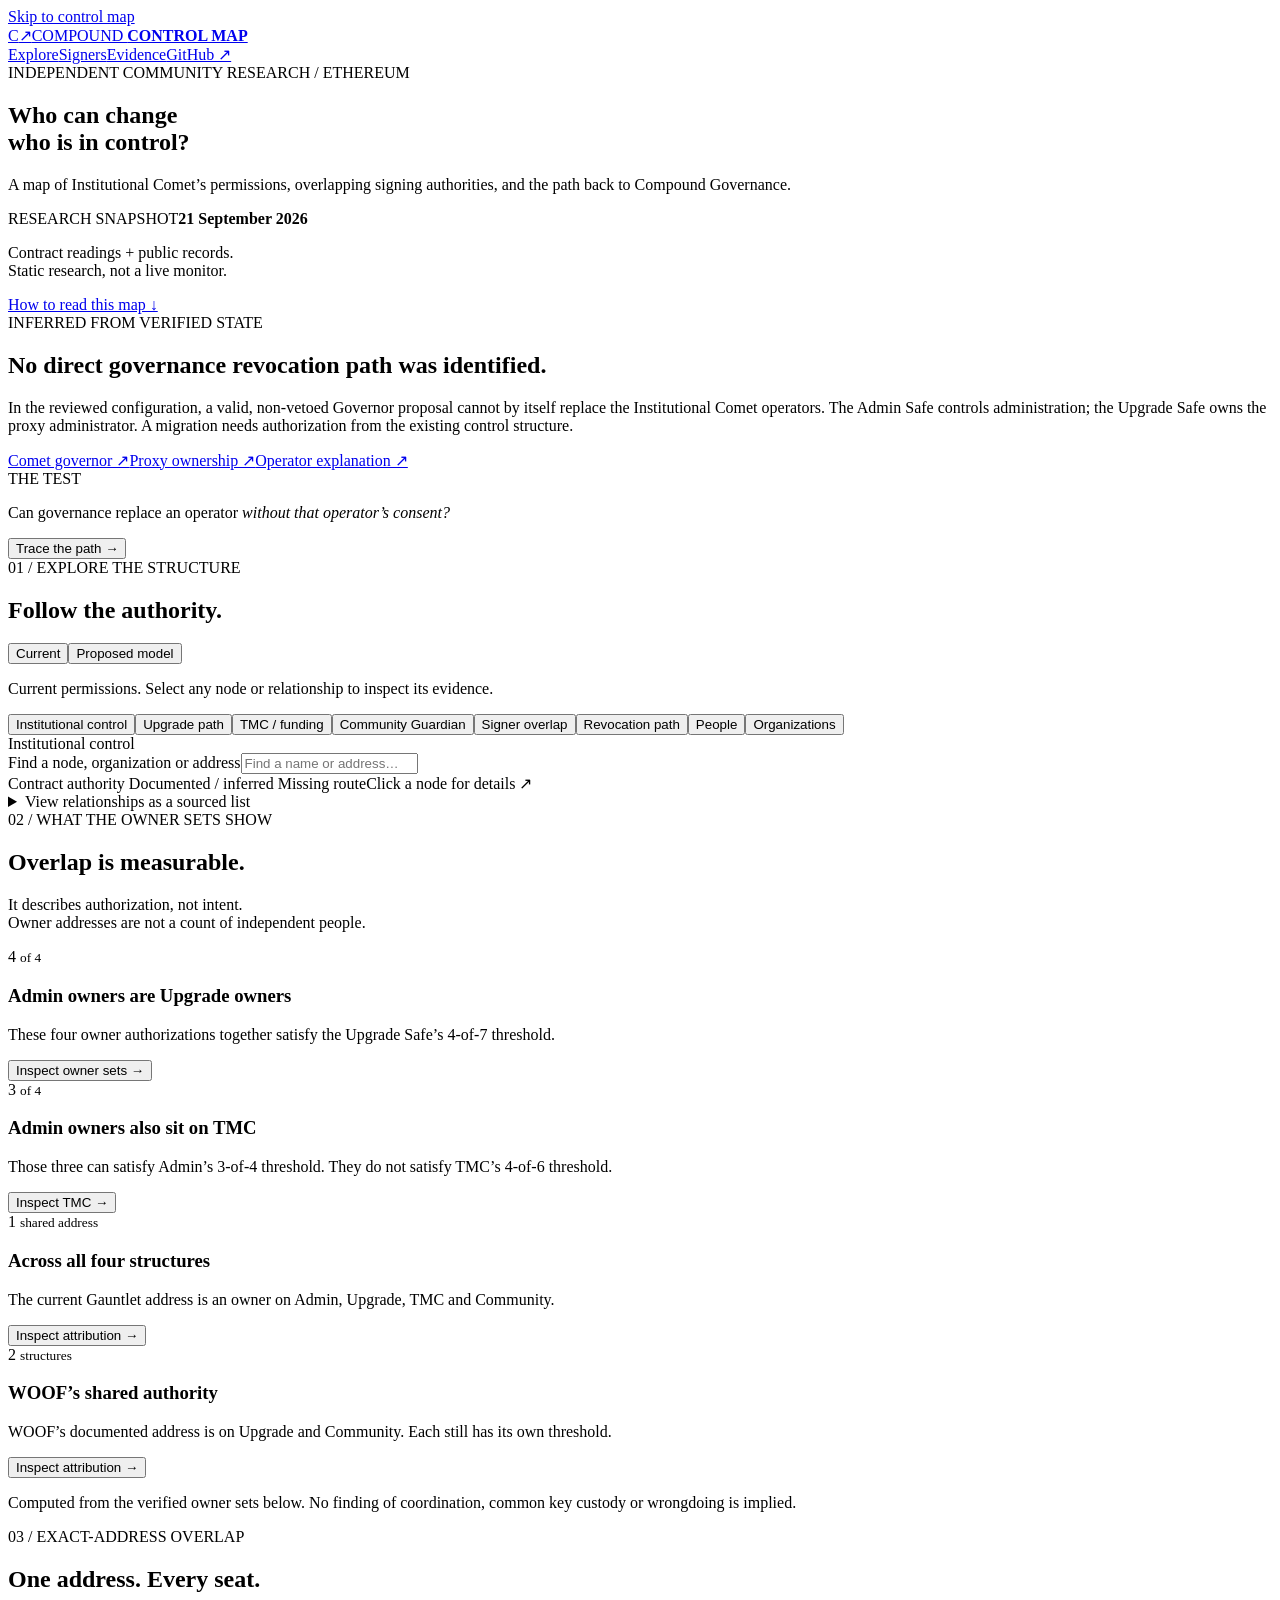
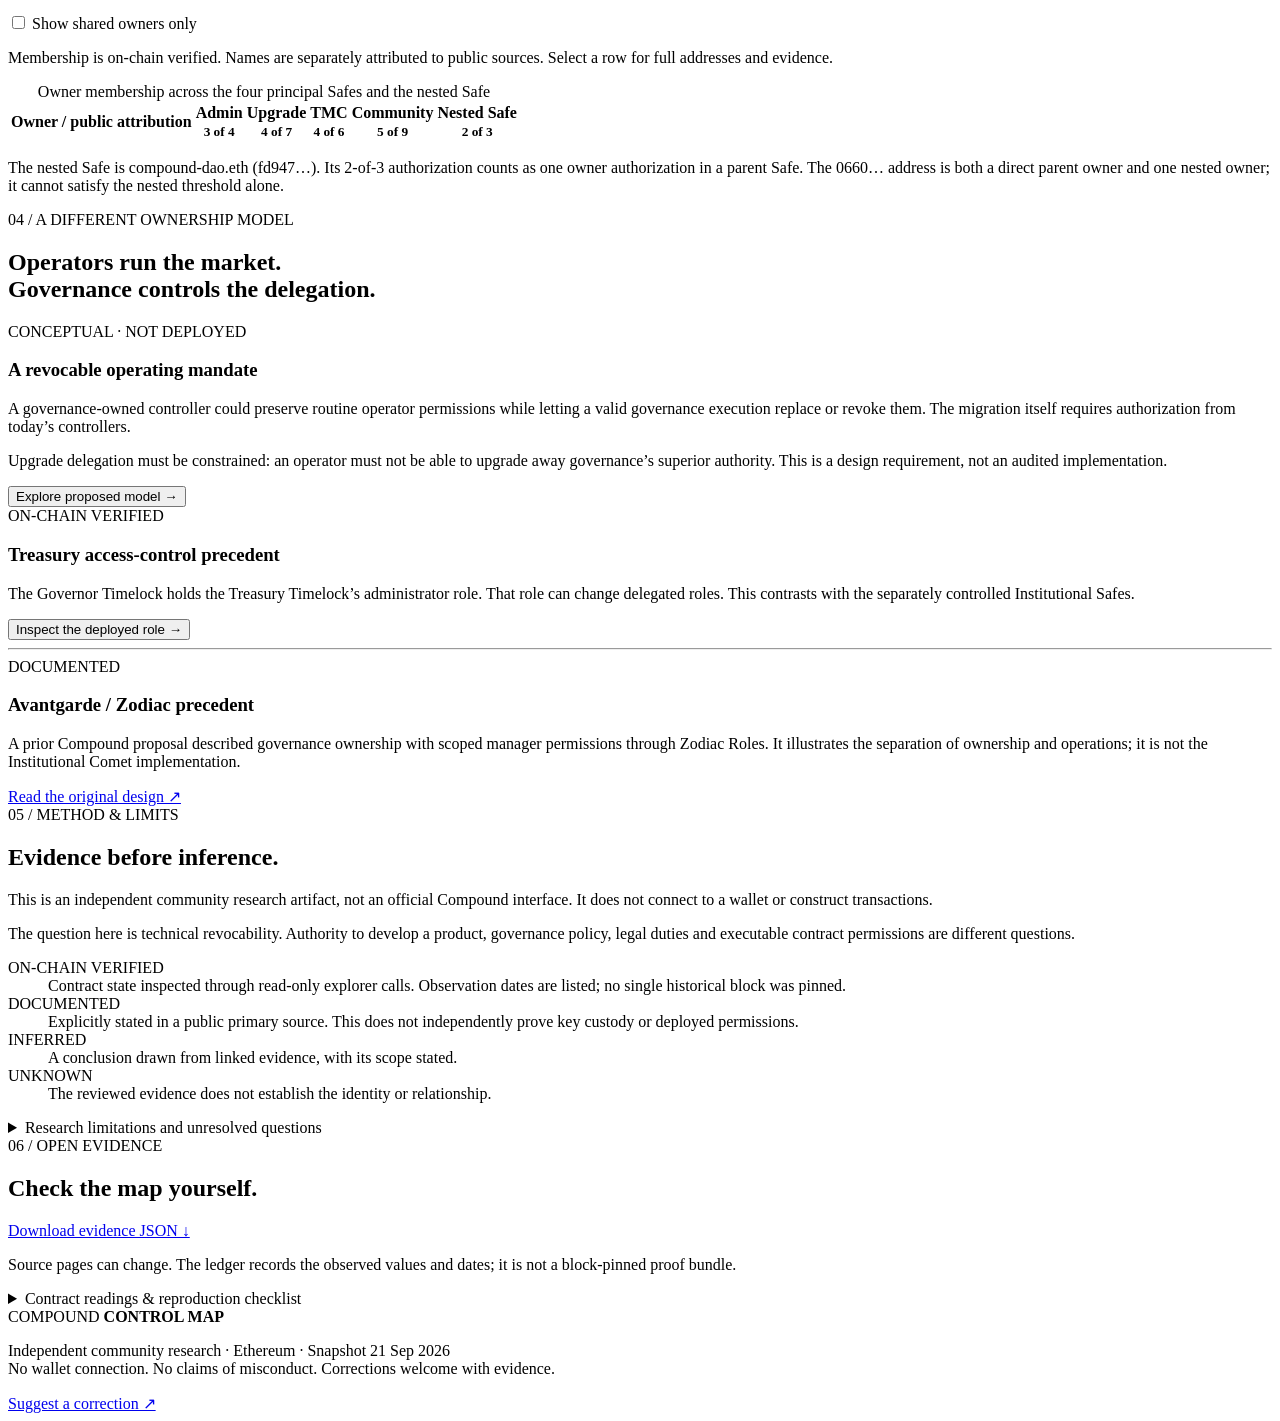
==== index.html @ 102458ae "Publish control map home page" ====
<!doctype html>
<html lang="en">
<head><meta charset="utf-8"><meta name="viewport" content="width=device-width,initial-scale=1"><meta name="theme-color" content="#142d29"><meta name="description" content="An independent, sourced map of Institutional Comet permissions, Compound Safe signers and governance revocation paths."><title>Compound Control Map — permissions, people, paths</title><link rel="stylesheet" href="style.css"><script src="data.js" defer></script><script src="app.js" defer></script></head>
<body>
<a class="skip" href="#explore">Skip to control map</a>
<header><a class="brand" href="#"><span class="mark" aria-hidden="true">C<span>↗</span></span>COMPOUND <b>CONTROL MAP</b></a><nav aria-label="Main"><a href="#explore">Explore</a><a href="#overlap">Signers</a><a href="#evidence">Evidence</a><a href="https://github.com/umersin61/compound-control-map" target="_blank" rel="noopener noreferrer">GitHub ↗</a></nav></header>
<main>
<section class="hero"><div class="eyebrow"><span class="live-dot"></span> INDEPENDENT COMMUNITY RESEARCH <span class="divider">/</span> ETHEREUM</div><div class="hero-grid"><div><h1>Who can change<br>who is in control?</h1><p class="lead">A map of Institutional Comet’s permissions, overlapping signing authorities, and the path back to Compound Governance.</p></div><aside class="snapshot"><span class="eyebrow">RESEARCH SNAPSHOT</span><strong>21 September 2026</strong><p>Contract readings + public records.<br>Static research, not a live monitor.</p><a href="#method">How to read this map ↓</a></aside></div>
<div class="answer"><div><span class="badge inferred">INFERRED FROM VERIFIED STATE</span><h2>No direct governance revocation path was identified.</h2><p>In the reviewed configuration, a valid, non-vetoed Governor proposal cannot by itself replace the Institutional Comet operators. The Admin Safe controls administration; the Upgrade Safe owns the proxy administrator. A migration needs authorization from the existing control structure.</p><div class="inline-sources"><a href="https://etherscan.io/address/0x207158a267CBD2598BB3d611D8CBdEE2709F2F8C#readProxyContract" target="_blank" rel="noopener noreferrer">Comet governor ↗</a><a href="https://etherscan.io/address/0x362739f84fFE4e5F06395301617A90F62eE1f4cf#readContract" target="_blank" rel="noopener noreferrer">Proxy ownership ↗</a><a href="https://www.comp.xyz/t/transfer-ultimate-control-of-institutional-comet-to-compound-governance/8061/2" target="_blank" rel="noopener noreferrer">Operator explanation ↗</a></div></div><div class="answer-note"><span>THE TEST</span><p>Can governance replace an operator <em>without that operator’s consent?</em></p><button class="text-button" data-view="revocation">Trace the path →</button></div></div>
</section>
<section id="explore" class="explore section"><div class="section-heading"><div><span class="eyebrow">01 / EXPLORE THE STRUCTURE</span><h2>Follow the authority.</h2></div><div class="segmented" role="group" aria-label="Control model"><button id="current" aria-pressed="true">Current</button><button id="proposed" aria-pressed="false">Proposed model</button></div></div>
<p id="model-note" class="model-note">Current permissions. Select any node or relationship to inspect its evidence.</p>
<div class="filterbar" role="group" aria-label="Map views"><button data-view="institutional" aria-pressed="true">Institutional control</button><button data-view="upgrade" aria-pressed="false">Upgrade path</button><button data-view="treasury" aria-pressed="false">TMC / funding</button><button data-view="guardian" aria-pressed="false">Community Guardian</button><button data-view="signers" aria-pressed="false">Signer overlap</button><button data-view="revocation" aria-pressed="false">Revocation path</button><button data-view="people" aria-pressed="false">People</button><button data-view="organizations" aria-pressed="false">Organizations</button></div>
<div class="map-toolbar"><div><span id="view-title">Institutional control</span><small id="view-count"></small></div><label class="search-label"><span class="sr-only">Find a node, organization or address</span><input id="search" type="search" placeholder="Find a name or address…" autocomplete="off"></label></div><div id="search-results" class="search-results" hidden></div>
<div class="map-shell"><div class="map-scroll" tabindex="0" aria-label="Interactive control graph; scroll horizontally on small screens"><div id="graph" class="graph" role="group" aria-label="Control relationships"></div></div><div class="map-footer"><span><i class="line green"></i> Contract authority</span><span><i class="line dotted"></i> Documented / inferred</span><span><i class="line amber"></i> Missing route</span><span id="graph-hint">Click a node for details ↗</span></div></div>
<div id="view-description" class="view-description"></div><details class="relations"><summary>View relationships as a sourced list <span id="edge-count"></span></summary><div id="edge-list"></div></details>
</section>
<section class="insights section"><div class="section-heading"><div><span class="eyebrow">02 / WHAT THE OWNER SETS SHOW</span><h2>Overlap is measurable.</h2></div><p>It describes authorization, not intent.<br>Owner addresses are not a count of independent people.</p></div><div class="insight-grid"><article><span class="metric">4 <small>of 4</small></span><h3>Admin owners are Upgrade owners</h3><p>These four owner authorizations together satisfy the Upgrade Safe’s 4-of-7 threshold.</p><button class="text-button" data-node="upgrade">Inspect owner sets →</button></article><article><span class="metric">3 <small>of 4</small></span><h3>Admin owners also sit on TMC</h3><p>Those three can satisfy Admin’s 3-of-4 threshold. They do not satisfy TMC’s 4-of-6 threshold.</p><button class="text-button" data-node="tmc">Inspect TMC →</button></article><article><span class="metric">1 <small>shared address</small></span><h3>Across all four structures</h3><p>The current Gauntlet address is an owner on Admin, Upgrade, TMC and Community.</p><button class="text-button" data-node="FC63">Inspect attribution →</button></article><article><span class="metric">2 <small>structures</small></span><h3>WOOF’s shared authority</h3><p>WOOF’s documented address is on Upgrade and Community. Each still has its own threshold.</p><button class="text-button" data-node="d2A7">Inspect attribution →</button></article></div><p class="fineprint">Computed from the verified owner sets below. No finding of coordination, common key custody or wrongdoing is implied.</p></section>
<section id="overlap" class="section"><div class="section-heading"><div><span class="eyebrow">03 / EXACT-ADDRESS OVERLAP</span><h2>One address. Every seat.</h2></div><label class="checkbox"><input id="shared-only" type="checkbox"> Show shared owners only</label></div><p>Membership is on-chain verified. Names are separately attributed to public sources. Select a row for full addresses and evidence.</p><div class="table-wrap"><table><caption class="sr-only">Owner membership across the four principal Safes and the nested Safe</caption><thead><tr><th scope="col">Owner / public attribution</th><th scope="col">Admin<br><small>3 of 4</small></th><th scope="col">Upgrade<br><small>4 of 7</small></th><th scope="col">TMC<br><small>4 of 6</small></th><th scope="col">Community<br><small>5 of 9</small></th><th scope="col">Nested Safe<br><small>2 of 3</small></th></tr></thead><tbody id="matrix"></tbody></table></div><p class="fineprint">The nested Safe is compound-dao.eth (fd947…). Its 2-of-3 authorization counts as one owner authorization in a parent Safe. The 0660… address is both a direct parent owner and one nested owner; it cannot satisfy the nested threshold alone.</p></section>
<section class="section model-section"><span class="eyebrow">04 / A DIFFERENT OWNERSHIP MODEL</span><h2>Operators run the market.<br>Governance controls the delegation.</h2><div class="model-grid"><article><span class="badge proposed">CONCEPTUAL · NOT DEPLOYED</span><h3>A revocable operating mandate</h3><p>A governance-owned controller could preserve routine operator permissions while letting a valid governance execution replace or revoke them. The migration itself requires authorization from today’s controllers.</p><p>Upgrade delegation must be constrained: an operator must not be able to upgrade away governance’s superior authority. This is a design requirement, not an audited implementation.</p><button class="solid-button" id="show-proposed">Explore proposed model →</button></article><article><span class="badge onchain">ON-CHAIN VERIFIED</span><h3>Treasury access-control precedent</h3><p>The Governor Timelock holds the Treasury Timelock’s administrator role. That role can change delegated roles. This contrasts with the separately controlled Institutional Safes.</p><button class="text-button" data-node="treasury">Inspect the deployed role →</button><hr><span class="badge documented">DOCUMENTED</span><h3>Avantgarde / Zodiac precedent</h3><p>A prior Compound proposal described governance ownership with scoped manager permissions through Zodiac Roles. It illustrates the separation of ownership and operations; it is not the Institutional Comet implementation.</p><a href="https://www.comp.xyz/t/a-treasury-growth-strategy-for-compound/6205/28" target="_blank" rel="noopener noreferrer">Read the original design ↗</a></article></div></section>
<section id="method" class="section method"><div><span class="eyebrow">05 / METHOD & LIMITS</span><h2>Evidence before inference.</h2><p>This is an independent community research artifact, not an official Compound interface. It does not connect to a wallet or construct transactions.</p><p>The question here is technical revocability. Authority to develop a product, governance policy, legal duties and executable contract permissions are different questions.</p></div><div><dl class="status-key"><dt><span class="badge onchain">ON-CHAIN VERIFIED</span></dt><dd>Contract state inspected through read-only explorer calls. Observation dates are listed; no single historical block was pinned.</dd><dt><span class="badge documented">DOCUMENTED</span></dt><dd>Explicitly stated in a public primary source. This does not independently prove key custody or deployed permissions.</dd><dt><span class="badge inferred">INFERRED</span></dt><dd>A conclusion drawn from linked evidence, with its scope stated.</dd><dt><span class="badge unknown">UNKNOWN</span></dt><dd>The reviewed evidence does not establish the identity or relationship.</dd></dl></div></section>
<details class="limits"><summary>Research limitations and unresolved questions</summary><ul id="limitations"></ul><p>Identity searches covered exact addresses, public forum signer and transparency records, explorer labels, deployment material and governance/security-provider documentation. Unknown identities remain open research items; search absence is not proof of anonymity.</p></details>
<section id="evidence" class="section"><div class="section-heading"><div><span class="eyebrow">06 / OPEN EVIDENCE</span><h2>Check the map yourself.</h2></div><a class="outline-button" href="data.json" download>Download evidence JSON ↓</a></div><p>Source pages can change. The ledger records the observed values and dates; it is not a block-pinned proof bundle.</p><details class="ledger"><summary>Contract readings & reproduction checklist</summary><div id="ledger"></div></details><div id="sources" class="sources-grid"></div></section>
</main><footer><div class="brand">COMPOUND <b>CONTROL MAP</b></div><p>Independent community research · Ethereum · Snapshot 21 Sep 2026<br>No wallet connection. No claims of misconduct. Corrections welcome with evidence.</p><a href="https://github.com/umersin61/compound-control-map/issues" target="_blank" rel="noopener noreferrer">Suggest a correction ↗</a></footer>
<dialog id="drawer" aria-labelledby="drawer-title"><div class="drawer-top"><span class="eyebrow">NODE / EVIDENCE</span><button id="close-drawer" aria-label="Close details">✕</button></div><div id="drawer-content"></div></dialog>
<noscript><p>This interactive map requires JavaScript. The complete research dataset is available in <a href="data.json">data.json</a>.</p></noscript>
</body></html>
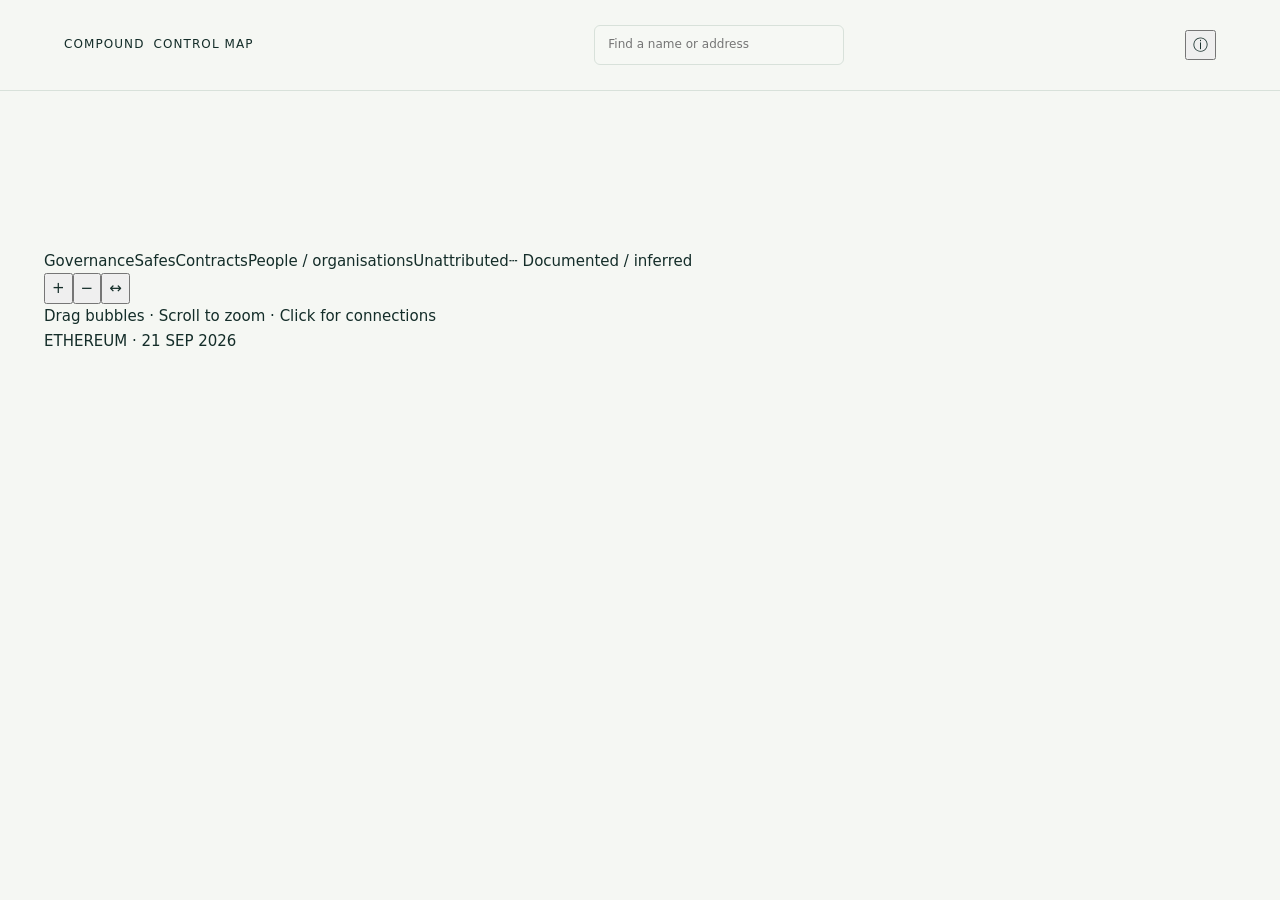
==== commit 2254bbbf: "Replace article layout with full-screen bubble map Updated the HTML structure and content for the Co" ====
--- a/index.html
+++ b/index.html
@@ -1,27 +1 @@
-<!doctype html>
-<html lang="en">
-<head><meta charset="utf-8"><meta name="viewport" content="width=device-width,initial-scale=1"><meta name="theme-color" content="#142d29"><meta name="description" content="An independent, sourced map of Institutional Comet permissions, Compound Safe signers and governance revocation paths."><title>Compound Control Map — permissions, people, paths</title><link rel="stylesheet" href="style.css"><script src="data.js" defer></script><script src="app.js" defer></script></head>
-<body>
-<a class="skip" href="#explore">Skip to control map</a>
-<header><a class="brand" href="#"><span class="mark" aria-hidden="true">C<span>↗</span></span>COMPOUND <b>CONTROL MAP</b></a><nav aria-label="Main"><a href="#explore">Explore</a><a href="#overlap">Signers</a><a href="#evidence">Evidence</a><a href="https://github.com/umersin61/compound-control-map" target="_blank" rel="noopener noreferrer">GitHub ↗</a></nav></header>
-<main>
-<section class="hero"><div class="eyebrow"><span class="live-dot"></span> INDEPENDENT COMMUNITY RESEARCH <span class="divider">/</span> ETHEREUM</div><div class="hero-grid"><div><h1>Who can change<br>who is in control?</h1><p class="lead">A map of Institutional Comet’s permissions, overlapping signing authorities, and the path back to Compound Governance.</p></div><aside class="snapshot"><span class="eyebrow">RESEARCH SNAPSHOT</span><strong>21 September 2026</strong><p>Contract readings + public records.<br>Static research, not a live monitor.</p><a href="#method">How to read this map ↓</a></aside></div>
-<div class="answer"><div><span class="badge inferred">INFERRED FROM VERIFIED STATE</span><h2>No direct governance revocation path was identified.</h2><p>In the reviewed configuration, a valid, non-vetoed Governor proposal cannot by itself replace the Institutional Comet operators. The Admin Safe controls administration; the Upgrade Safe owns the proxy administrator. A migration needs authorization from the existing control structure.</p><div class="inline-sources"><a href="https://etherscan.io/address/0x207158a267CBD2598BB3d611D8CBdEE2709F2F8C#readProxyContract" target="_blank" rel="noopener noreferrer">Comet governor ↗</a><a href="https://etherscan.io/address/0x362739f84fFE4e5F06395301617A90F62eE1f4cf#readContract" target="_blank" rel="noopener noreferrer">Proxy ownership ↗</a><a href="https://www.comp.xyz/t/transfer-ultimate-control-of-institutional-comet-to-compound-governance/8061/2" target="_blank" rel="noopener noreferrer">Operator explanation ↗</a></div></div><div class="answer-note"><span>THE TEST</span><p>Can governance replace an operator <em>without that operator’s consent?</em></p><button class="text-button" data-view="revocation">Trace the path →</button></div></div>
-</section>
-<section id="explore" class="explore section"><div class="section-heading"><div><span class="eyebrow">01 / EXPLORE THE STRUCTURE</span><h2>Follow the authority.</h2></div><div class="segmented" role="group" aria-label="Control model"><button id="current" aria-pressed="true">Current</button><button id="proposed" aria-pressed="false">Proposed model</button></div></div>
-<p id="model-note" class="model-note">Current permissions. Select any node or relationship to inspect its evidence.</p>
-<div class="filterbar" role="group" aria-label="Map views"><button data-view="institutional" aria-pressed="true">Institutional control</button><button data-view="upgrade" aria-pressed="false">Upgrade path</button><button data-view="treasury" aria-pressed="false">TMC / funding</button><button data-view="guardian" aria-pressed="false">Community Guardian</button><button data-view="signers" aria-pressed="false">Signer overlap</button><button data-view="revocation" aria-pressed="false">Revocation path</button><button data-view="people" aria-pressed="false">People</button><button data-view="organizations" aria-pressed="false">Organizations</button></div>
-<div class="map-toolbar"><div><span id="view-title">Institutional control</span><small id="view-count"></small></div><label class="search-label"><span class="sr-only">Find a node, organization or address</span><input id="search" type="search" placeholder="Find a name or address…" autocomplete="off"></label></div><div id="search-results" class="search-results" hidden></div>
-<div class="map-shell"><div class="map-scroll" tabindex="0" aria-label="Interactive control graph; scroll horizontally on small screens"><div id="graph" class="graph" role="group" aria-label="Control relationships"></div></div><div class="map-footer"><span><i class="line green"></i> Contract authority</span><span><i class="line dotted"></i> Documented / inferred</span><span><i class="line amber"></i> Missing route</span><span id="graph-hint">Click a node for details ↗</span></div></div>
-<div id="view-description" class="view-description"></div><details class="relations"><summary>View relationships as a sourced list <span id="edge-count"></span></summary><div id="edge-list"></div></details>
-</section>
-<section class="insights section"><div class="section-heading"><div><span class="eyebrow">02 / WHAT THE OWNER SETS SHOW</span><h2>Overlap is measurable.</h2></div><p>It describes authorization, not intent.<br>Owner addresses are not a count of independent people.</p></div><div class="insight-grid"><article><span class="metric">4 <small>of 4</small></span><h3>Admin owners are Upgrade owners</h3><p>These four owner authorizations together satisfy the Upgrade Safe’s 4-of-7 threshold.</p><button class="text-button" data-node="upgrade">Inspect owner sets →</button></article><article><span class="metric">3 <small>of 4</small></span><h3>Admin owners also sit on TMC</h3><p>Those three can satisfy Admin’s 3-of-4 threshold. They do not satisfy TMC’s 4-of-6 threshold.</p><button class="text-button" data-node="tmc">Inspect TMC →</button></article><article><span class="metric">1 <small>shared address</small></span><h3>Across all four structures</h3><p>The current Gauntlet address is an owner on Admin, Upgrade, TMC and Community.</p><button class="text-button" data-node="FC63">Inspect attribution →</button></article><article><span class="metric">2 <small>structures</small></span><h3>WOOF’s shared authority</h3><p>WOOF’s documented address is on Upgrade and Community. Each still has its own threshold.</p><button class="text-button" data-node="d2A7">Inspect attribution →</button></article></div><p class="fineprint">Computed from the verified owner sets below. No finding of coordination, common key custody or wrongdoing is implied.</p></section>
-<section id="overlap" class="section"><div class="section-heading"><div><span class="eyebrow">03 / EXACT-ADDRESS OVERLAP</span><h2>One address. Every seat.</h2></div><label class="checkbox"><input id="shared-only" type="checkbox"> Show shared owners only</label></div><p>Membership is on-chain verified. Names are separately attributed to public sources. Select a row for full addresses and evidence.</p><div class="table-wrap"><table><caption class="sr-only">Owner membership across the four principal Safes and the nested Safe</caption><thead><tr><th scope="col">Owner / public attribution</th><th scope="col">Admin<br><small>3 of 4</small></th><th scope="col">Upgrade<br><small>4 of 7</small></th><th scope="col">TMC<br><small>4 of 6</small></th><th scope="col">Community<br><small>5 of 9</small></th><th scope="col">Nested Safe<br><small>2 of 3</small></th></tr></thead><tbody id="matrix"></tbody></table></div><p class="fineprint">The nested Safe is compound-dao.eth (fd947…). Its 2-of-3 authorization counts as one owner authorization in a parent Safe. The 0660… address is both a direct parent owner and one nested owner; it cannot satisfy the nested threshold alone.</p></section>
-<section class="section model-section"><span class="eyebrow">04 / A DIFFERENT OWNERSHIP MODEL</span><h2>Operators run the market.<br>Governance controls the delegation.</h2><div class="model-grid"><article><span class="badge proposed">CONCEPTUAL · NOT DEPLOYED</span><h3>A revocable operating mandate</h3><p>A governance-owned controller could preserve routine operator permissions while letting a valid governance execution replace or revoke them. The migration itself requires authorization from today’s controllers.</p><p>Upgrade delegation must be constrained: an operator must not be able to upgrade away governance’s superior authority. This is a design requirement, not an audited implementation.</p><button class="solid-button" id="show-proposed">Explore proposed model →</button></article><article><span class="badge onchain">ON-CHAIN VERIFIED</span><h3>Treasury access-control precedent</h3><p>The Governor Timelock holds the Treasury Timelock’s administrator role. That role can change delegated roles. This contrasts with the separately controlled Institutional Safes.</p><button class="text-button" data-node="treasury">Inspect the deployed role →</button><hr><span class="badge documented">DOCUMENTED</span><h3>Avantgarde / Zodiac precedent</h3><p>A prior Compound proposal described governance ownership with scoped manager permissions through Zodiac Roles. It illustrates the separation of ownership and operations; it is not the Institutional Comet implementation.</p><a href="https://www.comp.xyz/t/a-treasury-growth-strategy-for-compound/6205/28" target="_blank" rel="noopener noreferrer">Read the original design ↗</a></article></div></section>
-<section id="method" class="section method"><div><span class="eyebrow">05 / METHOD & LIMITS</span><h2>Evidence before inference.</h2><p>This is an independent community research artifact, not an official Compound interface. It does not connect to a wallet or construct transactions.</p><p>The question here is technical revocability. Authority to develop a product, governance policy, legal duties and executable contract permissions are different questions.</p></div><div><dl class="status-key"><dt><span class="badge onchain">ON-CHAIN VERIFIED</span></dt><dd>Contract state inspected through read-only explorer calls. Observation dates are listed; no single historical block was pinned.</dd><dt><span class="badge documented">DOCUMENTED</span></dt><dd>Explicitly stated in a public primary source. This does not independently prove key custody or deployed permissions.</dd><dt><span class="badge inferred">INFERRED</span></dt><dd>A conclusion drawn from linked evidence, with its scope stated.</dd><dt><span class="badge unknown">UNKNOWN</span></dt><dd>The reviewed evidence does not establish the identity or relationship.</dd></dl></div></section>
-<details class="limits"><summary>Research limitations and unresolved questions</summary><ul id="limitations"></ul><p>Identity searches covered exact addresses, public forum signer and transparency records, explorer labels, deployment material and governance/security-provider documentation. Unknown identities remain open research items; search absence is not proof of anonymity.</p></details>
-<section id="evidence" class="section"><div class="section-heading"><div><span class="eyebrow">06 / OPEN EVIDENCE</span><h2>Check the map yourself.</h2></div><a class="outline-button" href="data.json" download>Download evidence JSON ↓</a></div><p>Source pages can change. The ledger records the observed values and dates; it is not a block-pinned proof bundle.</p><details class="ledger"><summary>Contract readings & reproduction checklist</summary><div id="ledger"></div></details><div id="sources" class="sources-grid"></div></section>
-</main><footer><div class="brand">COMPOUND <b>CONTROL MAP</b></div><p>Independent community research · Ethereum · Snapshot 21 Sep 2026<br>No wallet connection. No claims of misconduct. Corrections welcome with evidence.</p><a href="https://github.com/umersin61/compound-control-map/issues" target="_blank" rel="noopener noreferrer">Suggest a correction ↗</a></footer>
-<dialog id="drawer" aria-labelledby="drawer-title"><div class="drawer-top"><span class="eyebrow">NODE / EVIDENCE</span><button id="close-drawer" aria-label="Close details">✕</button></div><div id="drawer-content"></div></dialog>
-<noscript><p>This interactive map requires JavaScript. The complete research dataset is available in <a href="data.json">data.json</a>.</p></noscript>
-</body></html>
+<!doctype html><html lang="en"><head><meta charset="utf-8"><meta name="viewport" content="width=device-width,initial-scale=1"><title>Compound — Control Map</title><link rel="stylesheet" href="style.css"><script src="data.js" defer></script><script src="app.js" defer></script></head><body><header><a class="brand" href="./">COMPOUND <span>CONTROL MAP</span></a><div class="search"><input id="search" type="search" placeholder="Find a name or address" aria-label="Find a name or address"><div id="results" hidden></div></div><button id="about" aria-label="About this map">ⓘ</button></header><main><svg id="map" aria-label="Interactive bubble map of Compound control connections"><defs><marker id="arrow" viewBox="0 0 10 10" refX="8" refY="5" markerWidth="5" markerHeight="5" orient="auto"><path d="M0 0L10 5L0 10" fill="#84978e"/></marker></defs><g id="scene"><g id="edges"></g><g id="bubbles"></g><g id="edge-labels"></g></g></svg><aside id="detail" hidden aria-live="polite"></aside><div class="legend"><span><i class="governance"></i>Governance</span><span><i class="safe"></i>Safes</span><span><i class="contract"></i>Contracts</span><span><i class="person"></i>People / organisations</span><span><i class="unknown"></i>Unattributed</span><span>┄ Documented / inferred</span></div><div class="zoom"><button id="plus" aria-label="Zoom in">+</button><button id="minus" aria-label="Zoom out">−</button><button id="fit" aria-label="Fit all bubbles">↔</button></div><div class="hint">Drag bubbles · Scroll to zoom · Click for connections</div><div class="stamp">ETHEREUM · 21 SEP 2026</div></main></body></html>
--- a/style.css
+++ b/style.css
@@ -0,0 +1,5 @@
+:root{--bg:#f5f7f3;--paper:#fff;--ink:#142d29;--muted:#5e7069;--line:#d8e1da;--green:#087b63;--mint:#d9f2e4;--amber:#a66314;--purple:#6e609f;--shadow:0 15px 60px #132e2910}*{box-sizing:border-box}html{scroll-behavior:smooth;scroll-padding-top:28px}body{margin:0;color:var(--ink);background:var(--bg);font:15px/1.65 system-ui,-apple-system,BlinkMacSystemFont,"Segoe UI",sans-serif}a{color:var(--green);text-underline-offset:4px}button,input{font:inherit}button,a{touch-action:manipulation}button{cursor:pointer}button:focus-visible,a:focus-visible,input:focus-visible,summary:focus-visible,.map-scroll:focus-visible{outline:3px solid #14876d;outline-offset:4px}button{color:inherit}header{max-width:1480px;margin:auto;display:flex;align-items:center;justify-content:space-between;padding:25px 5%;border-bottom:1px solid var(--line)}.brand{display:flex;align-items:center;gap:9px;letter-spacing:.09em;font-size:12px;font-weight:500;color:var(--ink);text-decoration:none}.brand b{font-weight:750}.mark{position:relative;display:grid;place-items:center;width:34px;height:34px;background:var(--ink);border-radius:10px;color:#baf7da;font-size:22px;font-weight:700;letter-spacing:-3px;margin-right:4px}.mark span{font-size:16px;margin-left:-6px}nav{display:flex;gap:28px;font-size:13px}nav a{color:var(--muted);text-decoration:none}nav a:hover{color:var(--green)}main{max-width:1320px;margin:auto;padding:0 44px}.hero{padding:62px 0 30px}.eyebrow{font-size:10px;font-weight:750;letter-spacing:.13em;color:var(--muted);display:block}.hero>.eyebrow{display:flex;align-items:center;gap:12px}.live-dot{width:7px;height:7px;border-radius:50%;background:var(--green)}.divider{color:#abbab1;margin:0 7px}.hero-grid{display:grid;grid-template-columns:1fr 290px;gap:40px;align-items:center}h1{font-size:clamp(40px,5.5vw,74px);line-height:1.08;letter-spacing:-.055em;font-weight:600;margin:26px 0 22px}h2{font-size:32px;line-height:1.22;letter-spacing:-.035em;font-weight:620;margin:10px 0 16px}h3{font-size:18px;line-height:1.4;font-weight:650;letter-spacing:-.02em}p{color:var(--muted)}.lead{font-size:18px;max-width:650px;line-height:1.65}.snapshot{border-left:1px solid var(--line);padding:12px 0 12px 34px}.snapshot strong{display:block;font-size:20px;letter-spacing:-.02em;margin:10px 0}.snapshot p,.snapshot a{font-size:13px}.answer{display:grid;grid-template-columns:1fr 250px;gap:50px;background:var(--ink);color:#fff;border-radius:18px;padding:35px 38px;margin-top:34px}.answer h2{font-size:27px;max-width:670px;letter-spacing:-.025em}.answer p{color:#c5d9cf;max-width:760px;font-size:14px}.answer-note{border-left:1px solid #46625b;padding-left:30px;align-self:center}.answer-note>span{font-size:10px;letter-spacing:.15em;color:#a5bfb3}.answer-note p{font-size:19px;line-height:1.5}.answer-note em{font-style:normal;color:#fff}.answer .text-button{color:#aaf1cf}.inline-sources{display:flex;flex-wrap:wrap;gap:12px 22px;font-size:11px}.answer a{color:#c4e9d6}.badge{display:inline-block;font-size:9px;letter-spacing:.07em;font-weight:750;padding:5px 8px;line-height:1.25;border-radius:4px}.onchain{color:#087356;background:#e3f4e9}.documented{color:#5463a3;background:#ecedfa}.inferred{color:#966120;background:#fcf0db}.unknown{color:#67756d;background:#edf0eb}.proposed{color:#7557a4;background:#f2eafb}.answer .inferred{background:#3e4434;color:#f9d298}.section{padding:48px 0;border-bottom:1px solid var(--line)}.section-heading{display:flex;gap:25px;align-items:center;justify-content:space-between;margin-bottom:16px}.section-heading h2{margin-bottom:0}.section-heading>p{font-size:13px}.segmented{display:flex;padding:4px;background:#e7eee7;border:1px solid #d5ded5;border-radius:9px;flex-shrink:0}.segmented button{background:transparent;border:0;border-radius:6px;padding:8px 18px;font-size:12px;font-weight:650}.segmented button[aria-pressed=true]{background:var(--paper);box-shadow:0 2px 6px #14352612}.model-note{font-size:13px;min-height:22px}.filterbar{display:flex;flex-wrap:wrap;gap:8px;padding:15px 0 24px}.filterbar button{background:transparent;border:1px solid #cdd8cf;border-radius:30px;padding:7px 13px;font-size:11px}.filterbar button[aria-pressed=true]{background:var(--ink);color:white;border-color:var(--ink)}.filterbar button:hover{border-color:var(--green)}.map-toolbar{display:flex;justify-content:space-between;align-items:center;background:white;border:1px solid var(--line);padding:17px 22px;border-radius:12px 12px 0 0}.map-toolbar>div{font-size:13px;font-weight:650}.map-toolbar small{font-weight:400;margin-left:14px;color:var(--muted)}input[type=search]{width:250px;background:#f6f8f4;border:1px solid var(--line);padding:9px 13px;border-radius:6px;font-size:12px;color:var(--ink)}.map-shell{border:1px solid var(--line);border-top:0;border-radius:0 0 12px 12px;background:#fbfcf9;overflow:hidden;box-shadow:var(--shadow)}.map-scroll{overflow:auto;background-image:radial-gradient(#c8d6cd 1px,transparent 1px);background-size:20px 20px}.graph{position:relative;min-width:1000px;width:100%;height:590px}.graph svg{position:absolute;inset:0;width:100%;height:100%;pointer-events:none}.graph .edge{fill:none;stroke:#61988a;stroke-width:1.8}.graph .edge.documented,.graph .edge.inferred{stroke:#7b8c9e;stroke-dasharray:6 5}.graph .edge.missing{stroke:#c08239;stroke-dasharray:7 6;stroke-width:2}.graph .edge.proposed{stroke:#9875bb;stroke-dasharray:7 5}.graph .edge.faint{opacity:.16}.edge-label{font-size:10px;fill:#526c60;paint-order:stroke;stroke:#fbfcf9;stroke-width:6px;stroke-linejoin:round}.edge-label.missing{fill:#9c621b}.edge-label.proposed{fill:#855aa0}.graph-node{position:absolute;border:1px solid #cbdacf;background:white;border-radius:10px;width:190px;height:83px;padding:12px 14px;text-align:left;box-shadow:0 3px 10px #173c2910;z-index:1;transition:box-shadow .15s,border-color .15s}.graph-node:hover{border-color:var(--green);box-shadow:0 5px 18px #174d2924;z-index:3}.graph-node .node-type{display:block;font-size:8px;letter-spacing:.09em;text-transform:uppercase;color:var(--muted);line-height:1.2}.graph-node strong{display:block;font-size:13px;line-height:1.25;margin:6px 0 5px;letter-spacing:-.01em}.graph-node .node-sub{display:block;font:10px/1.3 ui-monospace,SFMono-Regular,Consolas,monospace;color:var(--muted)}.graph-node.governance{background:#173d32;border-color:#173d32;color:white}.graph-node.governance .node-type,.graph-node.governance .node-sub{color:#b4d6c4}.graph-node.safe{border-left:3px solid #2a9874}.graph-node.proposal{border:1px dashed #9c7fbd;background:#f9f4ff}.graph-node.unknown{background:#fafbf8}.graph-node.selected{border:2px solid #178768;box-shadow:0 0 0 4px #17876818}.graph-node.faint{opacity:.35}.map-footer{display:flex;flex-wrap:wrap;gap:20px;border-top:1px solid var(--line);padding:14px 20px;font-size:10px;color:var(--muted);background:white}.map-footer span{display:flex;align-items:center;gap:7px}.map-footer span:last-child{margin-left:auto}.line{display:inline-block;width:20px;border-top:2px solid #629987}.line.dotted{border-top-style:dashed;border-color:#7b8c9e}.line.amber{border-top-style:dashed;border-color:#c08239}.view-description{font-size:13px;padding:13px 5px;color:var(--muted)}.view-description strong{color:var(--ink)}.relations,.ledger,.limits{border:1px solid var(--line);border-radius:9px;background:#fff;overflow:hidden}summary{cursor:pointer;font-size:12px;font-weight:650;padding:16px 20px}summary span{font-weight:400;color:var(--muted);margin-left:8px}.relation{display:grid;grid-template-columns:1fr auto;gap:12px;padding:13px 20px;border-top:1px solid #e8eee8;font-size:12px}.relation p{margin:4px 0}.relation .badge{margin-left:10px}.relation .text-button{font-size:11px}.insight-grid{display:grid;grid-template-columns:repeat(4,1fr);gap:14px}.insight-grid article{padding:25px;background:#fff;border:1px solid var(--line);border-radius:10px}.metric{font-size:40px;font-weight:570;letter-spacing:-.055em}.metric small{font-size:12px;font-weight:450;color:var(--muted);letter-spacing:0}.insight-grid h3{font-size:16px;margin:15px 0 10px}.insight-grid p{font-size:12px;line-height:1.7}.text-button{padding:0;border:0;background:none;font-size:12px;color:var(--green);font-weight:650;text-align:left;text-decoration:none}.text-button:hover{text-decoration:underline;text-underline-offset:4px}.fineprint{font-size:11px;line-height:1.7;margin:18px 0 0}.table-wrap{overflow:auto;border:1px solid var(--line);border-radius:12px;background:#fff;margin-top:24px}table{border-collapse:collapse;min-width:770px;width:100%;font-size:12px}th{text-align:center;background:#eaf0e9;color:#3e5c50;font-size:11px;padding:17px 15px;font-weight:650}th:first-child{text-align:left;width:40%}th small{font-size:10px;font-weight:400;color:#6f8378}td{padding:13px 15px;text-align:center;border-top:1px solid #e7ece5}td:first-child{text-align:left}tbody tr:hover{background:#f7faf5}td button{border:0;background:none;display:flex;flex-direction:column;gap:3px;text-align:left;padding:0;max-width:100%;color:var(--ink)}td button strong{font-size:12px}td button span{font:10px ui-monospace,Consolas,monospace;color:var(--muted)}.dot{background:#d9f1e2;color:#1f7956;border:1px solid #b5dec5;width:23px;height:23px;display:inline-grid;place-items:center;border-radius:50%;font-size:12px;font-weight:700}.no-seat{color:#c0cbc2}.attribution{display:inline-block;margin-left:8px;font-size:9px;color:#89978d;font-weight:400}.checkbox{display:flex;align-items:center;gap:8px;font-size:12px;cursor:pointer}input[type=checkbox]{accent-color:var(--green)}.model-section>h2{font-size:38px}.model-grid{display:grid;grid-template-columns:1fr 1fr;gap:50px;margin-top:25px}.model-grid article{background:#fff;border:1px solid var(--line);padding:28px;border-radius:12px}.model-grid p{font-size:13px}.model-grid h3{margin:12px 0}.model-grid hr{border:0;border-top:1px solid var(--line);margin:28px 0}.solid-button,.outline-button{display:inline-block;text-decoration:none;border:1px solid var(--ink);background:var(--ink);color:white;padding:10px 17px;border-radius:7px;font-size:12px;font-weight:650}.outline-button{color:var(--ink);background:transparent}.solid-button:hover{background:#245145}.method{display:grid;grid-template-columns:1fr 1fr;gap:70px}.method p{font-size:13px;max-width:480px}.status-key{display:grid;grid-template-columns:145px 1fr;gap:17px 18px;margin:0}dt{margin:0}dd{margin:0;color:var(--muted);font-size:12px}.limits{margin-top:25px}.limits ul{padding:0 30px 5px 40px}.limits li,.limits p{font-size:12px;color:var(--muted);margin-bottom:12px}.limits p{padding:0 23px 10px}.sources-grid{display:grid;grid-template-columns:repeat(3,1fr);gap:12px;margin-top:25px}.source-card{display:block;padding:20px;border:1px solid var(--line);border-radius:9px;background:white;text-decoration:none}.source-card:hover{border-color:var(--green)}.source-card strong{display:block;font-size:12px;color:var(--ink);margin-top:10px}.source-card p{font-size:11px;line-height:1.6;margin-bottom:6px}.source-card small{font-size:10px;color:#75867a}.ledger-item{padding:17px 20px;border-top:1px solid var(--line);font-size:12px}.ledger-item pre{font:11px/1.7 ui-monospace,Consolas,monospace;overflow:auto;background:#f4f7f1;padding:12px;border-radius:5px}.ledger-item code{word-break:break-word;font-size:11px}.ledger-item small{display:block;color:var(--muted)}footer{max-width:1320px;margin:auto;padding:35px 44px 60px;display:flex;gap:35px;align-items:center;justify-content:space-between}footer p{font-size:10px;line-height:1.8}footer a{font-size:11px}.search-results{padding:12px;background:#fff;border:1px solid var(--line);max-height:290px;overflow:auto}.search-results button{display:block;width:100%;padding:12px;text-align:left;border:0;border-bottom:1px solid var(--line);background:transparent;font-size:12px}.search-results button:hover{background:#eff6ee}.search-results small{color:var(--muted);margin-left:12px}.search-results p{font-size:12px}dialog{position:fixed;inset:0 0 0 auto;margin:0;width:min(520px,100%);height:100%;max-height:100%;max-width:100%;border:0;border-left:1px solid var(--line);padding:0;background:#fff;box-shadow:-12px 0 80px #12251d30;color:var(--ink)}dialog::backdrop{background:#0d271c60;backdrop-filter:blur(2px)}.drawer-top{position:sticky;top:0;z-index:2;background:#fff;border-bottom:1px solid var(--line);padding:19px 28px;display:flex;align-items:center;justify-content:space-between}.drawer-top button{background:#eef3ec;border:0;border-radius:50%;width:32px;height:32px}#drawer-content{padding:30px}#drawer-content h2{font-size:29px;margin-top:15px}#drawer-content h3{font-size:15px;margin:28px 0 10px}#drawer-content p{font-size:13px}.address{display:block;word-break:break-all;padding:13px;border:1px solid var(--line);background:#f6f8f4;border-radius:7px;font:11px/1.7 ui-monospace,Consolas,monospace;text-decoration:none}.drawer-stat{font-size:34px;font-weight:550;letter-spacing:-.04em}.drawer-stat small{font-size:12px;color:var(--muted);letter-spacing:0;margin-left:7px}.owner-link{display:block;width:100%;padding:11px 0;border:0;border-bottom:1px solid var(--line);background:none;text-align:left;font-size:12px;color:var(--ink)}.owner-link small{display:block;font:10px/1.8 ui-monospace,Consolas,monospace;color:var(--muted)}.drawer-source{display:block;margin:10px 0;font-size:12px}.sr-only{position:absolute;width:1px;height:1px;margin:-1px;overflow:hidden;clip:rect(0,0,0,0);white-space:nowrap}.skip{position:absolute;top:-100px;left:20px;padding:10px;background:white;z-index:20}.skip:focus{top:10px}noscript{display:block;padding:20px;text-align:center}
+@media(min-width:1250px){.graph{min-width:1100px}}@media(max-width:1000px){main{padding:0 26px}.hero-grid{grid-template-columns:1fr 230px}.answer{grid-template-columns:1fr;gap:15px}.answer-note{border-left:0;border-top:1px solid #46625b;padding:20px 0 0;display:flex;gap:22px;align-items:center}.answer-note p{font-size:15px;margin:0}.insight-grid{grid-template-columns:repeat(2,1fr)}.method{gap:30px}.status-key{grid-template-columns:1fr;gap:10px}.status-key dd{margin-bottom:12px}.sources-grid{grid-template-columns:repeat(2,1fr)}.model-grid{gap:20px}footer{flex-wrap:wrap}}
+@media(max-width:650px){header{padding:18px 20px}.brand{font-size:10px;gap:6px}.mark{width:28px;height:28px}header nav{gap:14px;font-size:11px}header nav a:first-child,header nav a:nth-child(3){display:none}main{padding:0 20px}.hero{padding-top:34px}.hero>.eyebrow{font-size:8px;gap:8px}.hero-grid{grid-template-columns:1fr;gap:15px}h1{font-size:47px}.lead{font-size:16px}.snapshot{padding:12px 0;border-left:0;border-top:1px solid var(--line)}.snapshot strong{font-size:17px}.snapshot p{display:none}.snapshot a{font-size:11px}.answer{padding:25px;margin-top:22px;border-radius:12px}.answer h2{font-size:24px}.answer p{font-size:13px}.answer-note{display:block}.answer-note p{margin:10px 0}.section{padding:35px 0}h2{font-size:27px}.section-heading{display:block}.section-heading .segmented{margin-top:20px;width:fit-content}.section-heading>p{margin-top:14px}.filterbar{gap:7px}.filterbar button{font-size:10px;padding:7px 10px}.map-toolbar{display:block;padding:14px}.map-toolbar small{margin-left:7px}.search-label{display:block;margin-top:12px}input[type=search]{width:100%}.map-footer{gap:12px;font-size:9px}.map-footer span:last-child{margin-left:0}.insight-grid{gap:10px}.insight-grid article{padding:17px}.insight-grid h3{font-size:14px}.metric{font-size:34px}.metric small{font-size:10px}.insight-grid p{font-size:11px}.model-grid,.method{grid-template-columns:1fr;gap:20px}.model-section>h2{font-size:30px}.model-grid article{padding:23px}.sources-grid{grid-template-columns:1fr}.section-heading .outline-button{margin-top:17px}.checkbox{margin-top:20px}.relation{grid-template-columns:1fr}.relation .badge{margin-left:0;margin-top:6px}.graph{min-width:1000px}footer{padding:28px 20px;gap:12px;display:block}footer p{margin:20px 0}#drawer-content{padding:24px}.inline-sources{font-size:10px}}
+.graph-node{width:17.272727%}.mark span{display:none}
+@media(prefers-reduced-motion:reduce){html{scroll-behavior:auto}*{transition:none!important}}
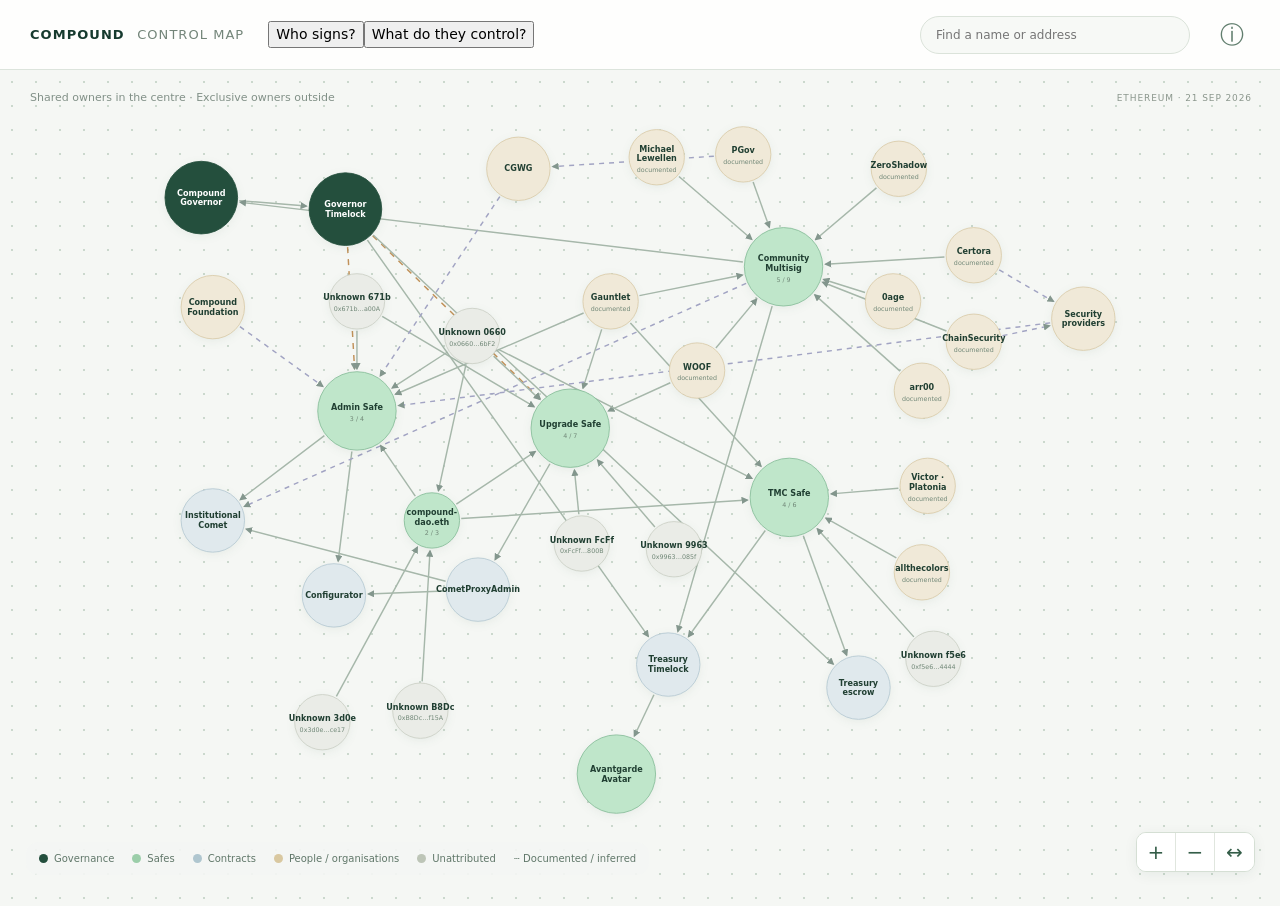
==== commit 62f23d59: "Separate signer and control map views Updated navigation buttons and added zones group in SVG." ====
--- a/index.html
+++ b/index.html
@@ -1 +1 @@
-<!doctype html><html lang="en"><head><meta charset="utf-8"><meta name="viewport" content="width=device-width,initial-scale=1"><title>Compound — Control Map</title><link rel="stylesheet" href="style.css"><script src="data.js" defer></script><script src="app.js" defer></script></head><body><header><a class="brand" href="./">COMPOUND <span>CONTROL MAP</span></a><div class="search"><input id="search" type="search" placeholder="Find a name or address" aria-label="Find a name or address"><div id="results" hidden></div></div><button id="about" aria-label="About this map">ⓘ</button></header><main><svg id="map" aria-label="Interactive bubble map of Compound control connections"><defs><marker id="arrow" viewBox="0 0 10 10" refX="8" refY="5" markerWidth="5" markerHeight="5" orient="auto"><path d="M0 0L10 5L0 10" fill="#84978e"/></marker></defs><g id="scene"><g id="edges"></g><g id="bubbles"></g><g id="edge-labels"></g></g></svg><aside id="detail" hidden aria-live="polite"></aside><div class="legend"><span><i class="governance"></i>Governance</span><span><i class="safe"></i>Safes</span><span><i class="contract"></i>Contracts</span><span><i class="person"></i>People / organisations</span><span><i class="unknown"></i>Unattributed</span><span>┄ Documented / inferred</span></div><div class="zoom"><button id="plus" aria-label="Zoom in">+</button><button id="minus" aria-label="Zoom out">−</button><button id="fit" aria-label="Fit all bubbles">↔</button></div><div class="hint">Drag bubbles · Scroll to zoom · Click for connections</div><div class="stamp">ETHEREUM · 21 SEP 2026</div></main></body></html>
+<!doctype html><html lang="en"><head><meta charset="utf-8"><meta name="viewport" content="width=device-width,initial-scale=1"><title>Compound — Control Map</title><link rel="stylesheet" href="style.css"><script src="data.js" defer></script><script src="app.js" defer></script></head><body><header><a class="brand" href="./">COMPOUND <span>CONTROL MAP</span></a><nav class="views" aria-label="Map view"><button id="signers" aria-pressed="true">Who signs?</button><button id="control" aria-pressed="false">What do they control?</button></nav><div class="search"><input id="search" type="search" placeholder="Find a name or address" aria-label="Find a name or address"><div id="results" hidden></div></div><button id="about" aria-label="About this map">ⓘ</button></header><main><svg id="map" aria-label="Interactive bubble map of Compound control connections"><defs><marker id="arrow" viewBox="0 0 10 10" refX="8" refY="5" markerWidth="5" markerHeight="5" orient="auto"><path d="M0 0L10 5L0 10" fill="#84978e"/></marker></defs><g id="scene"><g id="zones"></g><g id="edges"></g><g id="bubbles"></g><g id="edge-labels"></g></g></svg><aside id="detail" hidden aria-live="polite"></aside><div class="legend"><span><i class="governance"></i>Governance</span><span><i class="safe"></i>Safes</span><span><i class="contract"></i>Contracts</span><span><i class="person"></i>People / organisations</span><span><i class="unknown"></i>Unattributed</span><span>┄ Documented / inferred</span></div><div class="zoom"><button id="plus" aria-label="Zoom in">+</button><button id="minus" aria-label="Zoom out">−</button><button id="fit" aria-label="Fit all bubbles">↔</button></div><div class="hint"><span id="view-hint">Shared owners in the centre · Exclusive owners outside</span></div><div class="stamp">ETHEREUM · 21 SEP 2026</div></main></body></html>
--- a/style.css
+++ b/style.css
@@ -1,5 +1 @@
-:root{--bg:#f5f7f3;--paper:#fff;--ink:#142d29;--muted:#5e7069;--line:#d8e1da;--green:#087b63;--mint:#d9f2e4;--amber:#a66314;--purple:#6e609f;--shadow:0 15px 60px #132e2910}*{box-sizing:border-box}html{scroll-behavior:smooth;scroll-padding-top:28px}body{margin:0;color:var(--ink);background:var(--bg);font:15px/1.65 system-ui,-apple-system,BlinkMacSystemFont,"Segoe UI",sans-serif}a{color:var(--green);text-underline-offset:4px}button,input{font:inherit}button,a{touch-action:manipulation}button{cursor:pointer}button:focus-visible,a:focus-visible,input:focus-visible,summary:focus-visible,.map-scroll:focus-visible{outline:3px solid #14876d;outline-offset:4px}button{color:inherit}header{max-width:1480px;margin:auto;display:flex;align-items:center;justify-content:space-between;padding:25px 5%;border-bottom:1px solid var(--line)}.brand{display:flex;align-items:center;gap:9px;letter-spacing:.09em;font-size:12px;font-weight:500;color:var(--ink);text-decoration:none}.brand b{font-weight:750}.mark{position:relative;display:grid;place-items:center;width:34px;height:34px;background:var(--ink);border-radius:10px;color:#baf7da;font-size:22px;font-weight:700;letter-spacing:-3px;margin-right:4px}.mark span{font-size:16px;margin-left:-6px}nav{display:flex;gap:28px;font-size:13px}nav a{color:var(--muted);text-decoration:none}nav a:hover{color:var(--green)}main{max-width:1320px;margin:auto;padding:0 44px}.hero{padding:62px 0 30px}.eyebrow{font-size:10px;font-weight:750;letter-spacing:.13em;color:var(--muted);display:block}.hero>.eyebrow{display:flex;align-items:center;gap:12px}.live-dot{width:7px;height:7px;border-radius:50%;background:var(--green)}.divider{color:#abbab1;margin:0 7px}.hero-grid{display:grid;grid-template-columns:1fr 290px;gap:40px;align-items:center}h1{font-size:clamp(40px,5.5vw,74px);line-height:1.08;letter-spacing:-.055em;font-weight:600;margin:26px 0 22px}h2{font-size:32px;line-height:1.22;letter-spacing:-.035em;font-weight:620;margin:10px 0 16px}h3{font-size:18px;line-height:1.4;font-weight:650;letter-spacing:-.02em}p{color:var(--muted)}.lead{font-size:18px;max-width:650px;line-height:1.65}.snapshot{border-left:1px solid var(--line);padding:12px 0 12px 34px}.snapshot strong{display:block;font-size:20px;letter-spacing:-.02em;margin:10px 0}.snapshot p,.snapshot a{font-size:13px}.answer{display:grid;grid-template-columns:1fr 250px;gap:50px;background:var(--ink);color:#fff;border-radius:18px;padding:35px 38px;margin-top:34px}.answer h2{font-size:27px;max-width:670px;letter-spacing:-.025em}.answer p{color:#c5d9cf;max-width:760px;font-size:14px}.answer-note{border-left:1px solid #46625b;padding-left:30px;align-self:center}.answer-note>span{font-size:10px;letter-spacing:.15em;color:#a5bfb3}.answer-note p{font-size:19px;line-height:1.5}.answer-note em{font-style:normal;color:#fff}.answer .text-button{color:#aaf1cf}.inline-sources{display:flex;flex-wrap:wrap;gap:12px 22px;font-size:11px}.answer a{color:#c4e9d6}.badge{display:inline-block;font-size:9px;letter-spacing:.07em;font-weight:750;padding:5px 8px;line-height:1.25;border-radius:4px}.onchain{color:#087356;background:#e3f4e9}.documented{color:#5463a3;background:#ecedfa}.inferred{color:#966120;background:#fcf0db}.unknown{color:#67756d;background:#edf0eb}.proposed{color:#7557a4;background:#f2eafb}.answer .inferred{background:#3e4434;color:#f9d298}.section{padding:48px 0;border-bottom:1px solid var(--line)}.section-heading{display:flex;gap:25px;align-items:center;justify-content:space-between;margin-bottom:16px}.section-heading h2{margin-bottom:0}.section-heading>p{font-size:13px}.segmented{display:flex;padding:4px;background:#e7eee7;border:1px solid #d5ded5;border-radius:9px;flex-shrink:0}.segmented button{background:transparent;border:0;border-radius:6px;padding:8px 18px;font-size:12px;font-weight:650}.segmented button[aria-pressed=true]{background:var(--paper);box-shadow:0 2px 6px #14352612}.model-note{font-size:13px;min-height:22px}.filterbar{display:flex;flex-wrap:wrap;gap:8px;padding:15px 0 24px}.filterbar button{background:transparent;border:1px solid #cdd8cf;border-radius:30px;padding:7px 13px;font-size:11px}.filterbar button[aria-pressed=true]{background:var(--ink);color:white;border-color:var(--ink)}.filterbar button:hover{border-color:var(--green)}.map-toolbar{display:flex;justify-content:space-between;align-items:center;background:white;border:1px solid var(--line);padding:17px 22px;border-radius:12px 12px 0 0}.map-toolbar>div{font-size:13px;font-weight:650}.map-toolbar small{font-weight:400;margin-left:14px;color:var(--muted)}input[type=search]{width:250px;background:#f6f8f4;border:1px solid var(--line);padding:9px 13px;border-radius:6px;font-size:12px;color:var(--ink)}.map-shell{border:1px solid var(--line);border-top:0;border-radius:0 0 12px 12px;background:#fbfcf9;overflow:hidden;box-shadow:var(--shadow)}.map-scroll{overflow:auto;background-image:radial-gradient(#c8d6cd 1px,transparent 1px);background-size:20px 20px}.graph{position:relative;min-width:1000px;width:100%;height:590px}.graph svg{position:absolute;inset:0;width:100%;height:100%;pointer-events:none}.graph .edge{fill:none;stroke:#61988a;stroke-width:1.8}.graph .edge.documented,.graph .edge.inferred{stroke:#7b8c9e;stroke-dasharray:6 5}.graph .edge.missing{stroke:#c08239;stroke-dasharray:7 6;stroke-width:2}.graph .edge.proposed{stroke:#9875bb;stroke-dasharray:7 5}.graph .edge.faint{opacity:.16}.edge-label{font-size:10px;fill:#526c60;paint-order:stroke;stroke:#fbfcf9;stroke-width:6px;stroke-linejoin:round}.edge-label.missing{fill:#9c621b}.edge-label.proposed{fill:#855aa0}.graph-node{position:absolute;border:1px solid #cbdacf;background:white;border-radius:10px;width:190px;height:83px;padding:12px 14px;text-align:left;box-shadow:0 3px 10px #173c2910;z-index:1;transition:box-shadow .15s,border-color .15s}.graph-node:hover{border-color:var(--green);box-shadow:0 5px 18px #174d2924;z-index:3}.graph-node .node-type{display:block;font-size:8px;letter-spacing:.09em;text-transform:uppercase;color:var(--muted);line-height:1.2}.graph-node strong{display:block;font-size:13px;line-height:1.25;margin:6px 0 5px;letter-spacing:-.01em}.graph-node .node-sub{display:block;font:10px/1.3 ui-monospace,SFMono-Regular,Consolas,monospace;color:var(--muted)}.graph-node.governance{background:#173d32;border-color:#173d32;color:white}.graph-node.governance .node-type,.graph-node.governance .node-sub{color:#b4d6c4}.graph-node.safe{border-left:3px solid #2a9874}.graph-node.proposal{border:1px dashed #9c7fbd;background:#f9f4ff}.graph-node.unknown{background:#fafbf8}.graph-node.selected{border:2px solid #178768;box-shadow:0 0 0 4px #17876818}.graph-node.faint{opacity:.35}.map-footer{display:flex;flex-wrap:wrap;gap:20px;border-top:1px solid var(--line);padding:14px 20px;font-size:10px;color:var(--muted);background:white}.map-footer span{display:flex;align-items:center;gap:7px}.map-footer span:last-child{margin-left:auto}.line{display:inline-block;width:20px;border-top:2px solid #629987}.line.dotted{border-top-style:dashed;border-color:#7b8c9e}.line.amber{border-top-style:dashed;border-color:#c08239}.view-description{font-size:13px;padding:13px 5px;color:var(--muted)}.view-description strong{color:var(--ink)}.relations,.ledger,.limits{border:1px solid var(--line);border-radius:9px;background:#fff;overflow:hidden}summary{cursor:pointer;font-size:12px;font-weight:650;padding:16px 20px}summary span{font-weight:400;color:var(--muted);margin-left:8px}.relation{display:grid;grid-template-columns:1fr auto;gap:12px;padding:13px 20px;border-top:1px solid #e8eee8;font-size:12px}.relation p{margin:4px 0}.relation .badge{margin-left:10px}.relation .text-button{font-size:11px}.insight-grid{display:grid;grid-template-columns:repeat(4,1fr);gap:14px}.insight-grid article{padding:25px;background:#fff;border:1px solid var(--line);border-radius:10px}.metric{font-size:40px;font-weight:570;letter-spacing:-.055em}.metric small{font-size:12px;font-weight:450;color:var(--muted);letter-spacing:0}.insight-grid h3{font-size:16px;margin:15px 0 10px}.insight-grid p{font-size:12px;line-height:1.7}.text-button{padding:0;border:0;background:none;font-size:12px;color:var(--green);font-weight:650;text-align:left;text-decoration:none}.text-button:hover{text-decoration:underline;text-underline-offset:4px}.fineprint{font-size:11px;line-height:1.7;margin:18px 0 0}.table-wrap{overflow:auto;border:1px solid var(--line);border-radius:12px;background:#fff;margin-top:24px}table{border-collapse:collapse;min-width:770px;width:100%;font-size:12px}th{text-align:center;background:#eaf0e9;color:#3e5c50;font-size:11px;padding:17px 15px;font-weight:650}th:first-child{text-align:left;width:40%}th small{font-size:10px;font-weight:400;color:#6f8378}td{padding:13px 15px;text-align:center;border-top:1px solid #e7ece5}td:first-child{text-align:left}tbody tr:hover{background:#f7faf5}td button{border:0;background:none;display:flex;flex-direction:column;gap:3px;text-align:left;padding:0;max-width:100%;color:var(--ink)}td button strong{font-size:12px}td button span{font:10px ui-monospace,Consolas,monospace;color:var(--muted)}.dot{background:#d9f1e2;color:#1f7956;border:1px solid #b5dec5;width:23px;height:23px;display:inline-grid;place-items:center;border-radius:50%;font-size:12px;font-weight:700}.no-seat{color:#c0cbc2}.attribution{display:inline-block;margin-left:8px;font-size:9px;color:#89978d;font-weight:400}.checkbox{display:flex;align-items:center;gap:8px;font-size:12px;cursor:pointer}input[type=checkbox]{accent-color:var(--green)}.model-section>h2{font-size:38px}.model-grid{display:grid;grid-template-columns:1fr 1fr;gap:50px;margin-top:25px}.model-grid article{background:#fff;border:1px solid var(--line);padding:28px;border-radius:12px}.model-grid p{font-size:13px}.model-grid h3{margin:12px 0}.model-grid hr{border:0;border-top:1px solid var(--line);margin:28px 0}.solid-button,.outline-button{display:inline-block;text-decoration:none;border:1px solid var(--ink);background:var(--ink);color:white;padding:10px 17px;border-radius:7px;font-size:12px;font-weight:650}.outline-button{color:var(--ink);background:transparent}.solid-button:hover{background:#245145}.method{display:grid;grid-template-columns:1fr 1fr;gap:70px}.method p{font-size:13px;max-width:480px}.status-key{display:grid;grid-template-columns:145px 1fr;gap:17px 18px;margin:0}dt{margin:0}dd{margin:0;color:var(--muted);font-size:12px}.limits{margin-top:25px}.limits ul{padding:0 30px 5px 40px}.limits li,.limits p{font-size:12px;color:var(--muted);margin-bottom:12px}.limits p{padding:0 23px 10px}.sources-grid{display:grid;grid-template-columns:repeat(3,1fr);gap:12px;margin-top:25px}.source-card{display:block;padding:20px;border:1px solid var(--line);border-radius:9px;background:white;text-decoration:none}.source-card:hover{border-color:var(--green)}.source-card strong{display:block;font-size:12px;color:var(--ink);margin-top:10px}.source-card p{font-size:11px;line-height:1.6;margin-bottom:6px}.source-card small{font-size:10px;color:#75867a}.ledger-item{padding:17px 20px;border-top:1px solid var(--line);font-size:12px}.ledger-item pre{font:11px/1.7 ui-monospace,Consolas,monospace;overflow:auto;background:#f4f7f1;padding:12px;border-radius:5px}.ledger-item code{word-break:break-word;font-size:11px}.ledger-item small{display:block;color:var(--muted)}footer{max-width:1320px;margin:auto;padding:35px 44px 60px;display:flex;gap:35px;align-items:center;justify-content:space-between}footer p{font-size:10px;line-height:1.8}footer a{font-size:11px}.search-results{padding:12px;background:#fff;border:1px solid var(--line);max-height:290px;overflow:auto}.search-results button{display:block;width:100%;padding:12px;text-align:left;border:0;border-bottom:1px solid var(--line);background:transparent;font-size:12px}.search-results button:hover{background:#eff6ee}.search-results small{color:var(--muted);margin-left:12px}.search-results p{font-size:12px}dialog{position:fixed;inset:0 0 0 auto;margin:0;width:min(520px,100%);height:100%;max-height:100%;max-width:100%;border:0;border-left:1px solid var(--line);padding:0;background:#fff;box-shadow:-12px 0 80px #12251d30;color:var(--ink)}dialog::backdrop{background:#0d271c60;backdrop-filter:blur(2px)}.drawer-top{position:sticky;top:0;z-index:2;background:#fff;border-bottom:1px solid var(--line);padding:19px 28px;display:flex;align-items:center;justify-content:space-between}.drawer-top button{background:#eef3ec;border:0;border-radius:50%;width:32px;height:32px}#drawer-content{padding:30px}#drawer-content h2{font-size:29px;margin-top:15px}#drawer-content h3{font-size:15px;margin:28px 0 10px}#drawer-content p{font-size:13px}.address{display:block;word-break:break-all;padding:13px;border:1px solid var(--line);background:#f6f8f4;border-radius:7px;font:11px/1.7 ui-monospace,Consolas,monospace;text-decoration:none}.drawer-stat{font-size:34px;font-weight:550;letter-spacing:-.04em}.drawer-stat small{font-size:12px;color:var(--muted);letter-spacing:0;margin-left:7px}.owner-link{display:block;width:100%;padding:11px 0;border:0;border-bottom:1px solid var(--line);background:none;text-align:left;font-size:12px;color:var(--ink)}.owner-link small{display:block;font:10px/1.8 ui-monospace,Consolas,monospace;color:var(--muted)}.drawer-source{display:block;margin:10px 0;font-size:12px}.sr-only{position:absolute;width:1px;height:1px;margin:-1px;overflow:hidden;clip:rect(0,0,0,0);white-space:nowrap}.skip{position:absolute;top:-100px;left:20px;padding:10px;background:white;z-index:20}.skip:focus{top:10px}noscript{display:block;padding:20px;text-align:center}
-@media(min-width:1250px){.graph{min-width:1100px}}@media(max-width:1000px){main{padding:0 26px}.hero-grid{grid-template-columns:1fr 230px}.answer{grid-template-columns:1fr;gap:15px}.answer-note{border-left:0;border-top:1px solid #46625b;padding:20px 0 0;display:flex;gap:22px;align-items:center}.answer-note p{font-size:15px;margin:0}.insight-grid{grid-template-columns:repeat(2,1fr)}.method{gap:30px}.status-key{grid-template-columns:1fr;gap:10px}.status-key dd{margin-bottom:12px}.sources-grid{grid-template-columns:repeat(2,1fr)}.model-grid{gap:20px}footer{flex-wrap:wrap}}
-@media(max-width:650px){header{padding:18px 20px}.brand{font-size:10px;gap:6px}.mark{width:28px;height:28px}header nav{gap:14px;font-size:11px}header nav a:first-child,header nav a:nth-child(3){display:none}main{padding:0 20px}.hero{padding-top:34px}.hero>.eyebrow{font-size:8px;gap:8px}.hero-grid{grid-template-columns:1fr;gap:15px}h1{font-size:47px}.lead{font-size:16px}.snapshot{padding:12px 0;border-left:0;border-top:1px solid var(--line)}.snapshot strong{font-size:17px}.snapshot p{display:none}.snapshot a{font-size:11px}.answer{padding:25px;margin-top:22px;border-radius:12px}.answer h2{font-size:24px}.answer p{font-size:13px}.answer-note{display:block}.answer-note p{margin:10px 0}.section{padding:35px 0}h2{font-size:27px}.section-heading{display:block}.section-heading .segmented{margin-top:20px;width:fit-content}.section-heading>p{margin-top:14px}.filterbar{gap:7px}.filterbar button{font-size:10px;padding:7px 10px}.map-toolbar{display:block;padding:14px}.map-toolbar small{margin-left:7px}.search-label{display:block;margin-top:12px}input[type=search]{width:100%}.map-footer{gap:12px;font-size:9px}.map-footer span:last-child{margin-left:0}.insight-grid{gap:10px}.insight-grid article{padding:17px}.insight-grid h3{font-size:14px}.metric{font-size:34px}.metric small{font-size:10px}.insight-grid p{font-size:11px}.model-grid,.method{grid-template-columns:1fr;gap:20px}.model-section>h2{font-size:30px}.model-grid article{padding:23px}.sources-grid{grid-template-columns:1fr}.section-heading .outline-button{margin-top:17px}.checkbox{margin-top:20px}.relation{grid-template-columns:1fr}.relation .badge{margin-left:0;margin-top:6px}.graph{min-width:1000px}footer{padding:28px 20px;gap:12px;display:block}footer p{margin:20px 0}#drawer-content{padding:24px}.inline-sources{font-size:10px}}
-.graph-node{width:17.272727%}.mark span{display:none}
-@media(prefers-reduced-motion:reduce){html{scroll-behavior:auto}*{transition:none!important}}
+:root{font:14px/1.5 system-ui,-apple-system,Segoe UI,sans-serif;color:#173b30;background:#f5f7f4}*{box-sizing:border-box}body{margin:0;overflow:hidden}button,input{font:inherit}button{cursor:pointer}header{height:70px;display:flex;align-items:center;gap:24px;padding:0 30px;border-bottom:1px solid #dce4dc;background:#ffffffde;position:relative;z-index:5}.brand{font-size:13px;letter-spacing:.08em;font-weight:800;text-decoration:none;color:#163a2e;white-space:nowrap}.brand span{font-weight:400;margin-left:7px;color:#738579}.search{margin-left:auto;position:relative;width:270px}input{width:100%;border:1px solid #dbe3da;background:#f7f9f6;border-radius:22px;padding:9px 15px;outline:none;font-size:12px}input:focus{border-color:#339979}button:focus-visible,a:focus-visible,[tabindex]:focus-visible{outline:3px solid #3b9c79;outline-offset:4px}#about{border:0;background:transparent;font-size:24px;color:#607d6d}main{height:calc(100dvh - 70px);position:relative;background-image:radial-gradient(#cbd8cd 1px,transparent 1px);background-size:24px 24px}#map{width:100%;height:100%;touch-action:none;cursor:grab}#map:active{cursor:grabbing}.edge{stroke:#a6b7aa;stroke-width:1.45;fill:none;vector-effect:non-scaling-stroke;transition:opacity .15s}.edge.documented{stroke:#a2a4c3;stroke-dasharray:5 5}.edge.inferred{stroke:#c19159;stroke-dasharray:6 6}.edge-hit{stroke:transparent;stroke-width:14;fill:none;cursor:pointer;vector-effect:non-scaling-stroke}.edge.lit{stroke:#267d62;stroke-width:2.4}.edge.inferred.lit{stroke:#bb7f32}.faded{opacity:.09}.bubble{cursor:grab;transition:opacity .15s}.bubble:active{cursor:grabbing}.bubble circle{stroke-width:1.5;stroke:#bfcec3;fill:#fff;filter:drop-shadow(0 4px 7px #264a3010)}.bubble.governance circle{fill:#244f3d;stroke:#244f3d}.bubble.safe circle{fill:#bfe6ca;stroke:#87bd99}.bubble.contract circle{fill:#e0e9ed;stroke:#b5c9d2}.bubble.person circle,.bubble.organization circle{fill:#f0e9d8;stroke:#d9cbaa}.bubble.unknown circle{fill:#eaece7;stroke:#cbd0c6}.bubble text{pointer-events:none;text-anchor:middle;fill:#203f32;font-weight:600;font-size:14px}.bubble.governance text{fill:white}.bubble .sub{font-size:11px;font-weight:450;fill:#708777}.bubble.governance .sub{fill:#bcd9c6}.bubble.selected circle{stroke:#168767;stroke-width:4}.bubble:hover circle{stroke:#168767;stroke-width:3}.edge-label{font-size:12px;fill:#325e48;paint-order:stroke;stroke:#f5f7f4;stroke-width:5px;stroke-linejoin:round;text-anchor:middle;pointer-events:none}.legend{position:absolute;left:26px;bottom:25px;display:flex;gap:18px;align-items:center;flex-wrap:wrap;font-size:10px;color:#607769;max-width:75%;pointer-events:none;background:#f5f7f4e8;padding:9px 13px;border-radius:12px}.legend span{display:flex;align-items:center;gap:6px}.legend i{width:9px;height:9px;border-radius:50%;display:block}.legend .governance{background:#244f3d}.legend .safe{background:#9bcea9}.legend .contract{background:#afc6cf}.legend .person{background:#d9c8a0}.legend .unknown{background:#bdc5b7}.zoom{position:absolute;right:25px;bottom:28px;display:flex;border:1px solid #d5dfd4;border-radius:10px;background:#fff;box-shadow:0 3px 14px #163f3010;overflow:hidden}.zoom button{border:0;border-right:1px solid #e0e6de;background:white;width:39px;height:38px;font-size:20px;color:#345d48}.zoom button:last-child{border:0}.hint{position:absolute;left:30px;top:20px;color:#819087;font-size:11px;pointer-events:none}.stamp{position:absolute;right:28px;top:22px;font-size:9px;letter-spacing:.1em;color:#8a968c;pointer-events:none}#detail{position:absolute;right:25px;top:52px;width:310px;max-height:calc(100% - 135px);overflow:auto;background:#fffffff5;border:1px solid #d6e0d5;border-radius:15px;padding:22px;box-shadow:0 12px 45px #173c3018;z-index:3;backdrop-filter:blur(10px)}#detail h2{font-size:21px;line-height:1.3;margin:8px 20px 10px 0;font-weight:600}#detail p{font-size:12px;color:#657d6c}#detail .close{position:absolute;top:13px;right:13px;border:0;background:none;color:#6c8272;font-size:18px}#detail .tag{font-size:9px;font-weight:700;letter-spacing:.08em;color:#678b77}#detail .address{font:10px/1.6 ui-monospace,Consolas,monospace;word-break:break-all;display:block;color:#2c7d5b;text-decoration:none;margin:10px 0 15px}#detail .connection{display:block;width:100%;border:0;border-top:1px solid #edf0e9;text-align:left;padding:9px 0;background:none;color:#244d37;font-size:12px}#detail .connection small{display:block;font-size:10px;color:#859387;margin-top:2px}details{margin-top:16px;font-size:11px;color:#56755f}summary{cursor:pointer}details a{display:block;margin:9px 0;color:#327551;font-size:11px}#results{position:absolute;top:43px;background:white;border:1px solid #d6dfd3;border-radius:12px;box-shadow:0 8px 30px #193c3018;width:100%;max-height:330px;overflow:auto;padding:5px}#results button{display:block;width:100%;background:none;border:0;text-align:left;padding:9px 10px;font-size:12px;color:#2b553b}#results button:hover{background:#edf5e9;border-radius:6px}#results p{font-size:12px;margin:10px}a{color:#26744f}@media(max-width:650px){header{height:61px;padding:0 15px;gap:10px}.brand{font-size:11px;letter-spacing:.02em}.brand span{display:block;font-size:9px;margin:0}.search{width:185px}input{font-size:10px;padding:8px 11px}main{height:calc(100dvh - 61px)}.legend{left:10px;bottom:15px;gap:7px 12px;font-size:8px;max-width:68%;padding:8px}.legend i{width:7px;height:7px}.hint{font-size:9px;left:15px;top:15px}.stamp{display:none}.zoom{right:12px;bottom:24px}.zoom button{width:31px;height:33px}#detail{right:10px;top:40px;width:min(290px,90%);max-height:calc(100% - 120px)}}@media(prefers-reduced-motion:reduce){*{transition:none!important}}
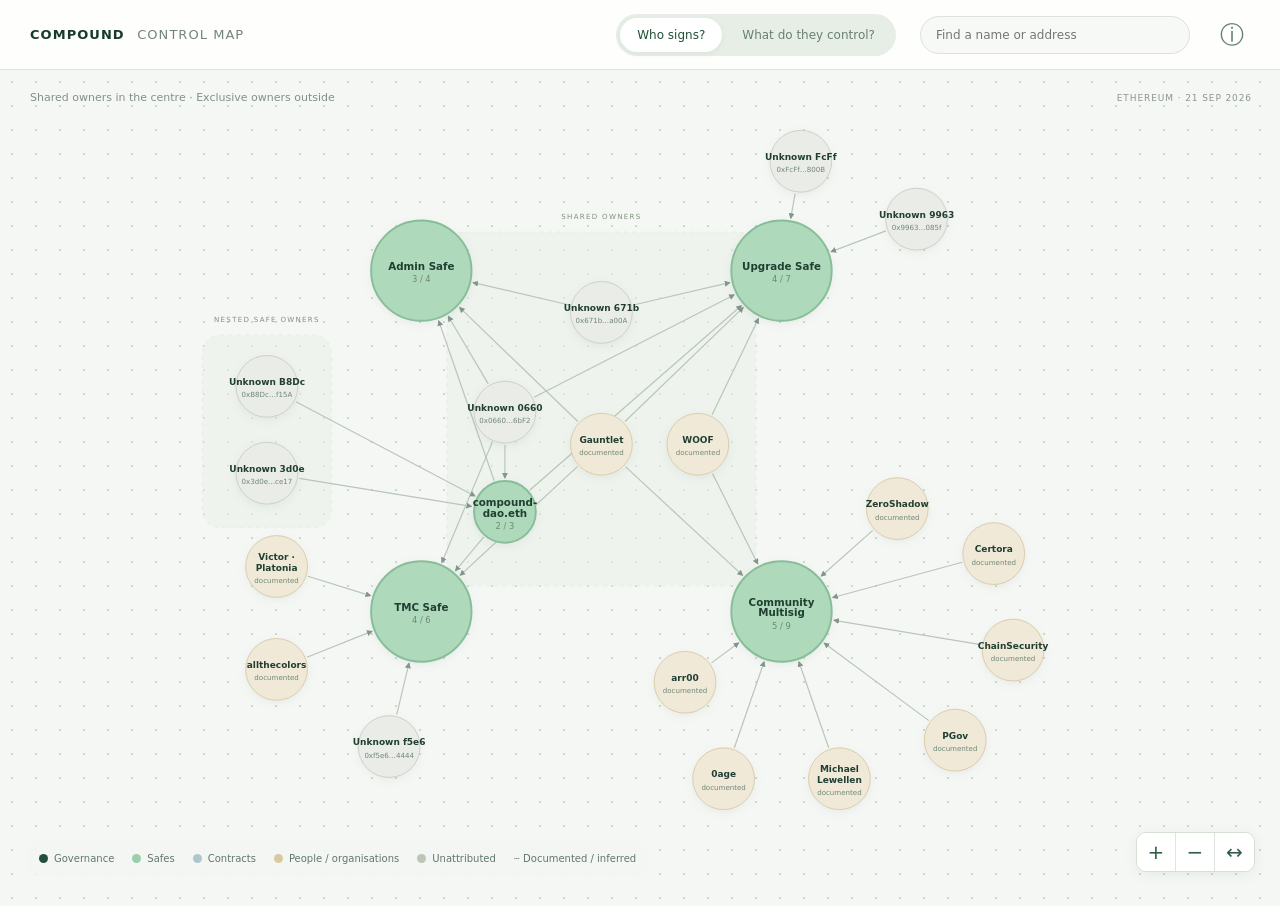
==== commit a9a8577a: "Refresh cached map assets for returning visitors Updated stylesheet and script references to include" ====
--- a/index.html
+++ b/index.html
@@ -1 +1 @@
-<!doctype html><html lang="en"><head><meta charset="utf-8"><meta name="viewport" content="width=device-width,initial-scale=1"><title>Compound — Control Map</title><link rel="stylesheet" href="style.css"><script src="data.js" defer></script><script src="app.js" defer></script></head><body><header><a class="brand" href="./">COMPOUND <span>CONTROL MAP</span></a><nav class="views" aria-label="Map view"><button id="signers" aria-pressed="true">Who signs?</button><button id="control" aria-pressed="false">What do they control?</button></nav><div class="search"><input id="search" type="search" placeholder="Find a name or address" aria-label="Find a name or address"><div id="results" hidden></div></div><button id="about" aria-label="About this map">ⓘ</button></header><main><svg id="map" aria-label="Interactive bubble map of Compound control connections"><defs><marker id="arrow" viewBox="0 0 10 10" refX="8" refY="5" markerWidth="5" markerHeight="5" orient="auto"><path d="M0 0L10 5L0 10" fill="#84978e"/></marker></defs><g id="scene"><g id="zones"></g><g id="edges"></g><g id="bubbles"></g><g id="edge-labels"></g></g></svg><aside id="detail" hidden aria-live="polite"></aside><div class="legend"><span><i class="governance"></i>Governance</span><span><i class="safe"></i>Safes</span><span><i class="contract"></i>Contracts</span><span><i class="person"></i>People / organisations</span><span><i class="unknown"></i>Unattributed</span><span>┄ Documented / inferred</span></div><div class="zoom"><button id="plus" aria-label="Zoom in">+</button><button id="minus" aria-label="Zoom out">−</button><button id="fit" aria-label="Fit all bubbles">↔</button></div><div class="hint"><span id="view-hint">Shared owners in the centre · Exclusive owners outside</span></div><div class="stamp">ETHEREUM · 21 SEP 2026</div></main></body></html>
+<!doctype html><html lang="en"><head><meta charset="utf-8"><meta name="viewport" content="width=device-width,initial-scale=1"><title>Compound — Control Map</title><link rel="stylesheet" href="style.css?v=3"><script src="data.js" defer></script><script src="app.js?v=3" defer></script></head><body><header><a class="brand" href="./">COMPOUND <span>CONTROL MAP</span></a><nav class="views" aria-label="Map view"><button id="signers" aria-pressed="true">Who signs?</button><button id="control" aria-pressed="false">What do they control?</button></nav><div class="search"><input id="search" type="search" placeholder="Find a name or address" aria-label="Find a name or address"><div id="results" hidden></div></div><button id="about" aria-label="About this map">ⓘ</button></header><main><svg id="map" aria-label="Interactive bubble map of Compound control connections"><defs><marker id="arrow" viewBox="0 0 10 10" refX="8" refY="5" markerWidth="5" markerHeight="5" orient="auto"><path d="M0 0L10 5L0 10" fill="#84978e"/></marker></defs><g id="scene"><g id="zones"></g><g id="edges"></g><g id="bubbles"></g><g id="edge-labels"></g></g></svg><aside id="detail" hidden aria-live="polite"></aside><div class="legend"><span><i class="governance"></i>Governance</span><span><i class="safe"></i>Safes</span><span><i class="contract"></i>Contracts</span><span><i class="person"></i>People / organisations</span><span><i class="unknown"></i>Unattributed</span><span>┄ Documented / inferred</span></div><div class="zoom"><button id="plus" aria-label="Zoom in">+</button><button id="minus" aria-label="Zoom out">−</button><button id="fit" aria-label="Fit all bubbles">↔</button></div><div class="hint"><span id="view-hint">Shared owners in the centre · Exclusive owners outside</span></div><div class="stamp">ETHEREUM · 21 SEP 2026</div></main></body></html>
--- a/style.css
+++ b/style.css
@@ -1 +1,3 @@
 :root{font:14px/1.5 system-ui,-apple-system,Segoe UI,sans-serif;color:#173b30;background:#f5f7f4}*{box-sizing:border-box}body{margin:0;overflow:hidden}button,input{font:inherit}button{cursor:pointer}header{height:70px;display:flex;align-items:center;gap:24px;padding:0 30px;border-bottom:1px solid #dce4dc;background:#ffffffde;position:relative;z-index:5}.brand{font-size:13px;letter-spacing:.08em;font-weight:800;text-decoration:none;color:#163a2e;white-space:nowrap}.brand span{font-weight:400;margin-left:7px;color:#738579}.search{margin-left:auto;position:relative;width:270px}input{width:100%;border:1px solid #dbe3da;background:#f7f9f6;border-radius:22px;padding:9px 15px;outline:none;font-size:12px}input:focus{border-color:#339979}button:focus-visible,a:focus-visible,[tabindex]:focus-visible{outline:3px solid #3b9c79;outline-offset:4px}#about{border:0;background:transparent;font-size:24px;color:#607d6d}main{height:calc(100dvh - 70px);position:relative;background-image:radial-gradient(#cbd8cd 1px,transparent 1px);background-size:24px 24px}#map{width:100%;height:100%;touch-action:none;cursor:grab}#map:active{cursor:grabbing}.edge{stroke:#a6b7aa;stroke-width:1.45;fill:none;vector-effect:non-scaling-stroke;transition:opacity .15s}.edge.documented{stroke:#a2a4c3;stroke-dasharray:5 5}.edge.inferred{stroke:#c19159;stroke-dasharray:6 6}.edge-hit{stroke:transparent;stroke-width:14;fill:none;cursor:pointer;vector-effect:non-scaling-stroke}.edge.lit{stroke:#267d62;stroke-width:2.4}.edge.inferred.lit{stroke:#bb7f32}.faded{opacity:.09}.bubble{cursor:grab;transition:opacity .15s}.bubble:active{cursor:grabbing}.bubble circle{stroke-width:1.5;stroke:#bfcec3;fill:#fff;filter:drop-shadow(0 4px 7px #264a3010)}.bubble.governance circle{fill:#244f3d;stroke:#244f3d}.bubble.safe circle{fill:#bfe6ca;stroke:#87bd99}.bubble.contract circle{fill:#e0e9ed;stroke:#b5c9d2}.bubble.person circle,.bubble.organization circle{fill:#f0e9d8;stroke:#d9cbaa}.bubble.unknown circle{fill:#eaece7;stroke:#cbd0c6}.bubble text{pointer-events:none;text-anchor:middle;fill:#203f32;font-weight:600;font-size:14px}.bubble.governance text{fill:white}.bubble .sub{font-size:11px;font-weight:450;fill:#708777}.bubble.governance .sub{fill:#bcd9c6}.bubble.selected circle{stroke:#168767;stroke-width:4}.bubble:hover circle{stroke:#168767;stroke-width:3}.edge-label{font-size:12px;fill:#325e48;paint-order:stroke;stroke:#f5f7f4;stroke-width:5px;stroke-linejoin:round;text-anchor:middle;pointer-events:none}.legend{position:absolute;left:26px;bottom:25px;display:flex;gap:18px;align-items:center;flex-wrap:wrap;font-size:10px;color:#607769;max-width:75%;pointer-events:none;background:#f5f7f4e8;padding:9px 13px;border-radius:12px}.legend span{display:flex;align-items:center;gap:6px}.legend i{width:9px;height:9px;border-radius:50%;display:block}.legend .governance{background:#244f3d}.legend .safe{background:#9bcea9}.legend .contract{background:#afc6cf}.legend .person{background:#d9c8a0}.legend .unknown{background:#bdc5b7}.zoom{position:absolute;right:25px;bottom:28px;display:flex;border:1px solid #d5dfd4;border-radius:10px;background:#fff;box-shadow:0 3px 14px #163f3010;overflow:hidden}.zoom button{border:0;border-right:1px solid #e0e6de;background:white;width:39px;height:38px;font-size:20px;color:#345d48}.zoom button:last-child{border:0}.hint{position:absolute;left:30px;top:20px;color:#819087;font-size:11px;pointer-events:none}.stamp{position:absolute;right:28px;top:22px;font-size:9px;letter-spacing:.1em;color:#8a968c;pointer-events:none}#detail{position:absolute;right:25px;top:52px;width:310px;max-height:calc(100% - 135px);overflow:auto;background:#fffffff5;border:1px solid #d6e0d5;border-radius:15px;padding:22px;box-shadow:0 12px 45px #173c3018;z-index:3;backdrop-filter:blur(10px)}#detail h2{font-size:21px;line-height:1.3;margin:8px 20px 10px 0;font-weight:600}#detail p{font-size:12px;color:#657d6c}#detail .close{position:absolute;top:13px;right:13px;border:0;background:none;color:#6c8272;font-size:18px}#detail .tag{font-size:9px;font-weight:700;letter-spacing:.08em;color:#678b77}#detail .address{font:10px/1.6 ui-monospace,Consolas,monospace;word-break:break-all;display:block;color:#2c7d5b;text-decoration:none;margin:10px 0 15px}#detail .connection{display:block;width:100%;border:0;border-top:1px solid #edf0e9;text-align:left;padding:9px 0;background:none;color:#244d37;font-size:12px}#detail .connection small{display:block;font-size:10px;color:#859387;margin-top:2px}details{margin-top:16px;font-size:11px;color:#56755f}summary{cursor:pointer}details a{display:block;margin:9px 0;color:#327551;font-size:11px}#results{position:absolute;top:43px;background:white;border:1px solid #d6dfd3;border-radius:12px;box-shadow:0 8px 30px #193c3018;width:100%;max-height:330px;overflow:auto;padding:5px}#results button{display:block;width:100%;background:none;border:0;text-align:left;padding:9px 10px;font-size:12px;color:#2b553b}#results button:hover{background:#edf5e9;border-radius:6px}#results p{font-size:12px;margin:10px}a{color:#26744f}@media(max-width:650px){header{height:61px;padding:0 15px;gap:10px}.brand{font-size:11px;letter-spacing:.02em}.brand span{display:block;font-size:9px;margin:0}.search{width:185px}input{font-size:10px;padding:8px 11px}main{height:calc(100dvh - 61px)}.legend{left:10px;bottom:15px;gap:7px 12px;font-size:8px;max-width:68%;padding:8px}.legend i{width:7px;height:7px}.hint{font-size:9px;left:15px;top:15px}.stamp{display:none}.zoom{right:12px;bottom:24px}.zoom button{width:31px;height:33px}#detail{right:10px;top:40px;width:min(290px,90%);max-height:calc(100% - 120px)}}@media(prefers-reduced-motion:reduce){*{transition:none!important}}
+
+.views{display:flex;gap:3px;background:#e7eee6;padding:4px;border-radius:24px;margin-left:auto}.views button{border:0;background:none;padding:8px 17px;border-radius:20px;font-size:12px;color:#688070;white-space:nowrap}.views button[aria-pressed=true]{background:white;color:#204f37;box-shadow:0 2px 6px #294a3010}.search{margin-left:0}.zone{fill:#eaf0e7;fill-opacity:.55;stroke:#dce5d8;stroke-dasharray:5 8}.zone-label{font-size:11px;letter-spacing:2px;text-anchor:middle;fill:#81917f}.edge{stroke-width:1.2;stroke:#b8c7b8}.bubble.safe circle{stroke-width:3;fill:#aed9ba}.bubble.safe text{font-size:16px}.bubble.safe .sub{font-size:13px}.faded{opacity:.055}@media(max-width:800px){header{flex-wrap:wrap;height:110px;gap:8px;padding:10px 15px}.brand{margin-right:auto}.views{order:3;width:100%;justify-content:center}.views button{flex:1}.search{width:160px}main{height:calc(100dvh - 110px)}}
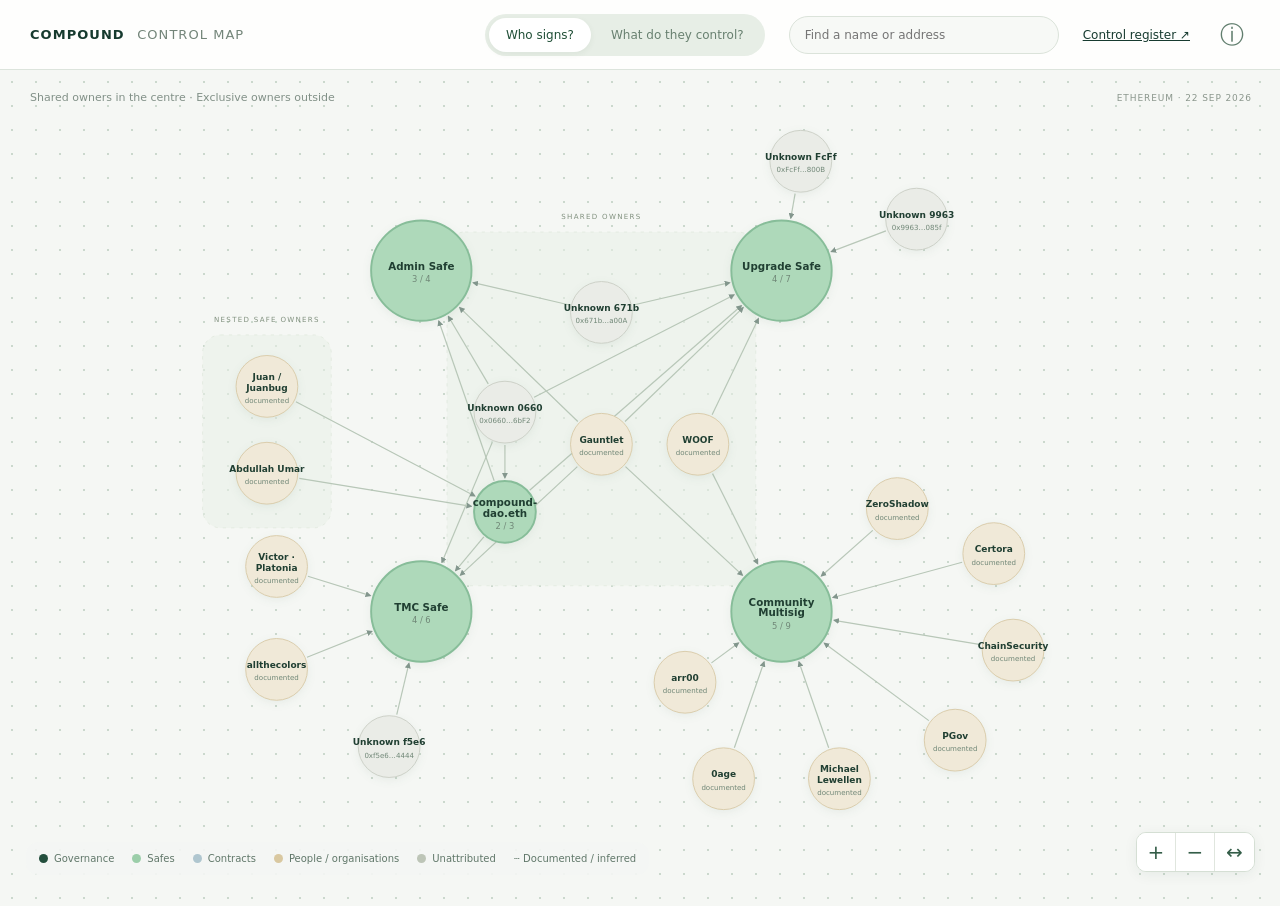
==== commit caad92cb: "Link control register and refresh map assets for September 22 Updated version numbers for styles and" ====
--- a/index.html
+++ b/index.html
@@ -1 +1 @@
-<!doctype html><html lang="en"><head><meta charset="utf-8"><meta name="viewport" content="width=device-width,initial-scale=1"><title>Compound — Control Map</title><link rel="stylesheet" href="style.css?v=3"><script src="data.js" defer></script><script src="app.js?v=3" defer></script></head><body><header><a class="brand" href="./">COMPOUND <span>CONTROL MAP</span></a><nav class="views" aria-label="Map view"><button id="signers" aria-pressed="true">Who signs?</button><button id="control" aria-pressed="false">What do they control?</button></nav><div class="search"><input id="search" type="search" placeholder="Find a name or address" aria-label="Find a name or address"><div id="results" hidden></div></div><button id="about" aria-label="About this map">ⓘ</button></header><main><svg id="map" aria-label="Interactive bubble map of Compound control connections"><defs><marker id="arrow" viewBox="0 0 10 10" refX="8" refY="5" markerWidth="5" markerHeight="5" orient="auto"><path d="M0 0L10 5L0 10" fill="#84978e"/></marker></defs><g id="scene"><g id="zones"></g><g id="edges"></g><g id="bubbles"></g><g id="edge-labels"></g></g></svg><aside id="detail" hidden aria-live="polite"></aside><div class="legend"><span><i class="governance"></i>Governance</span><span><i class="safe"></i>Safes</span><span><i class="contract"></i>Contracts</span><span><i class="person"></i>People / organisations</span><span><i class="unknown"></i>Unattributed</span><span>┄ Documented / inferred</span></div><div class="zoom"><button id="plus" aria-label="Zoom in">+</button><button id="minus" aria-label="Zoom out">−</button><button id="fit" aria-label="Fit all bubbles">↔</button></div><div class="hint"><span id="view-hint">Shared owners in the centre · Exclusive owners outside</span></div><div class="stamp">ETHEREUM · 21 SEP 2026</div></main></body></html>
+<!doctype html><html lang="en"><head><meta charset="utf-8"><meta name="viewport" content="width=device-width,initial-scale=1"><title>Compound — Control Map</title><link rel="stylesheet" href="style.css?v=4"><script src="data.js?v=4" defer></script><script src="app.js?v=4" defer></script></head><body><header><a class="brand" href="./">COMPOUND <span>CONTROL MAP</span></a><nav class="views" aria-label="Map view"><button id="signers" aria-pressed="true">Who signs?</button><button id="control" aria-pressed="false">What do they control?</button></nav><div class="search"><input id="search" type="search" placeholder="Find a name or address" aria-label="Find a name or address"><div id="results" hidden></div></div><a href="controls.html" style="color:inherit;font-size:12px;white-space:nowrap">Control register ↗</a><button id="about" aria-label="About this map">ⓘ</button></header><main><svg id="map" aria-label="Interactive bubble map of Compound control connections"><defs><marker id="arrow" viewBox="0 0 10 10" refX="8" refY="5" markerWidth="5" markerHeight="5" orient="auto"><path d="M0 0L10 5L0 10" fill="#84978e"/></marker></defs><g id="scene"><g id="zones"></g><g id="edges"></g><g id="bubbles"></g><g id="edge-labels"></g></g></svg><aside id="detail" hidden aria-live="polite"></aside><div class="legend"><span><i class="governance"></i>Governance</span><span><i class="safe"></i>Safes</span><span><i class="contract"></i>Contracts</span><span><i class="person"></i>People / organisations</span><span><i class="unknown"></i>Unattributed</span><span>┄ Documented / inferred</span></div><div class="zoom"><button id="plus" aria-label="Zoom in">+</button><button id="minus" aria-label="Zoom out">−</button><button id="fit" aria-label="Fit all bubbles">↔</button></div><div class="hint"><span id="view-hint">Shared owners in the centre · Exclusive owners outside</span></div><div class="stamp">ETHEREUM · 22 SEP 2026</div></main></body></html>
